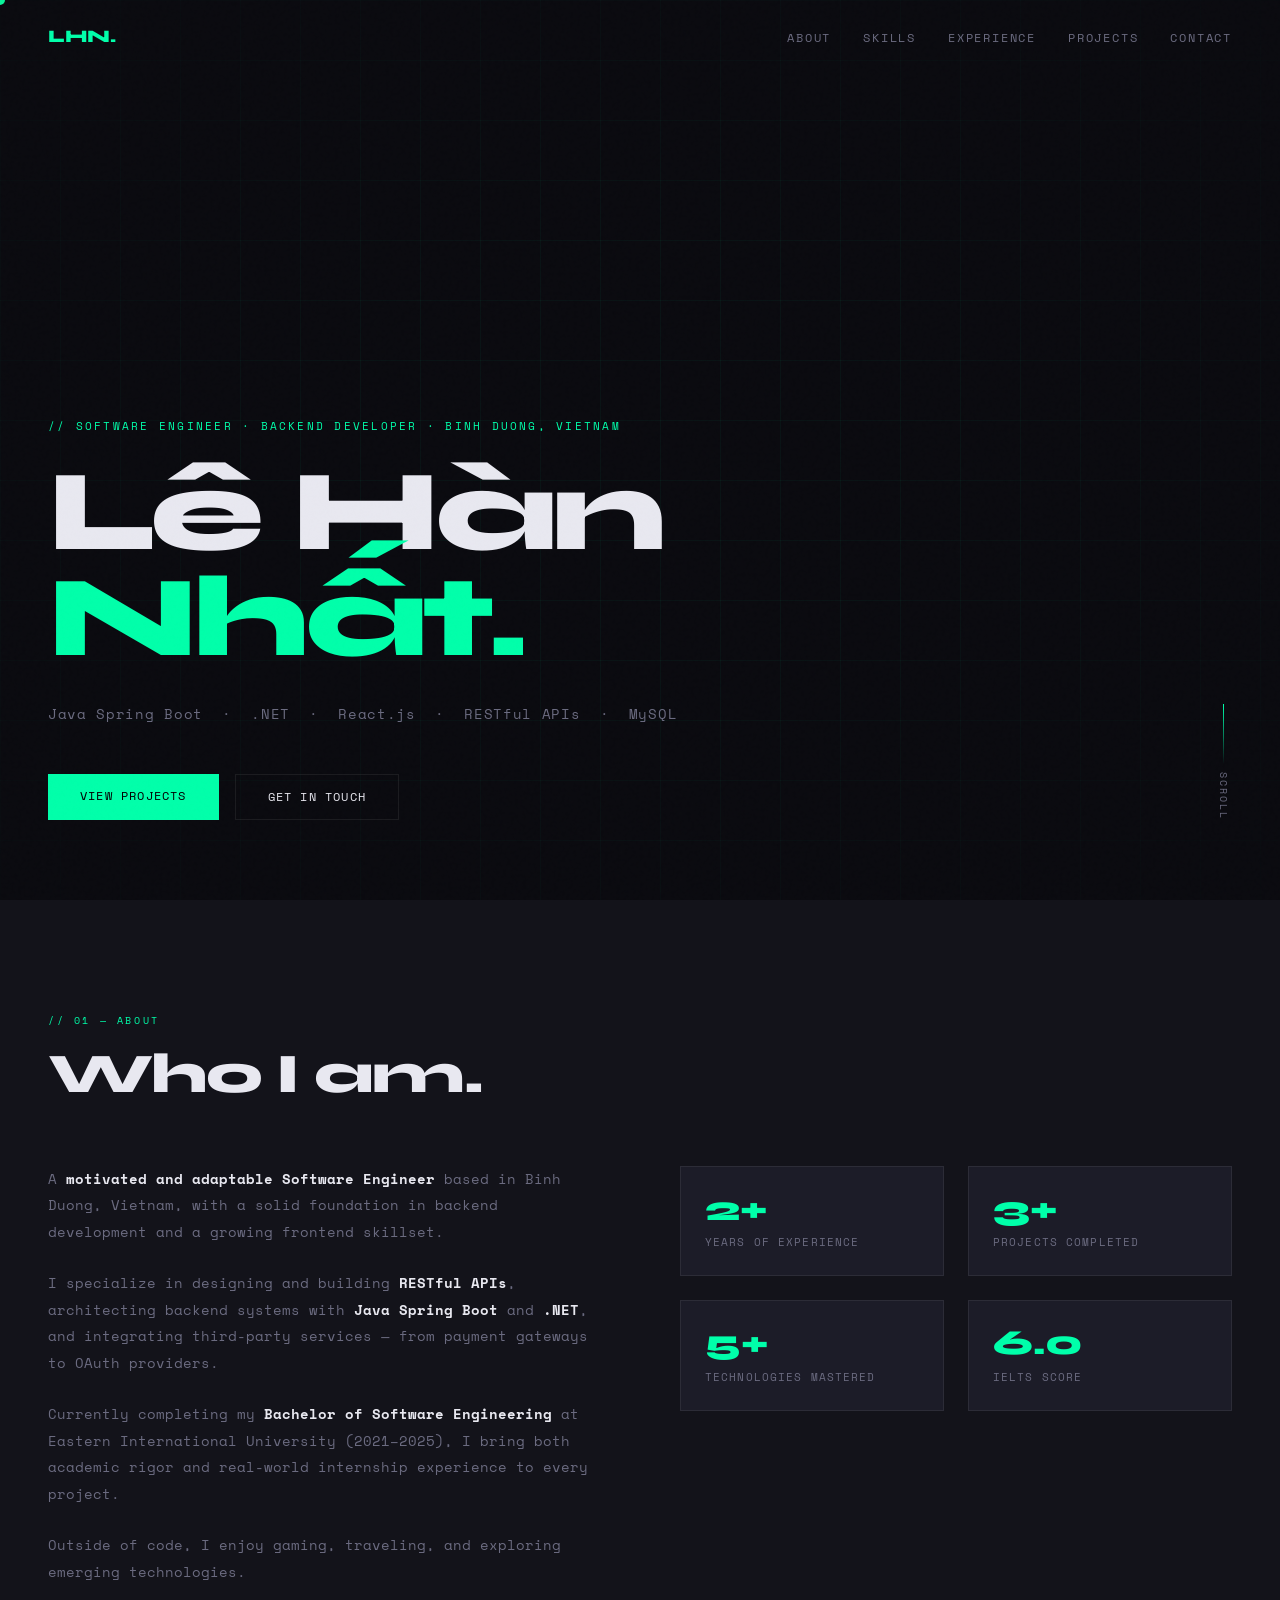
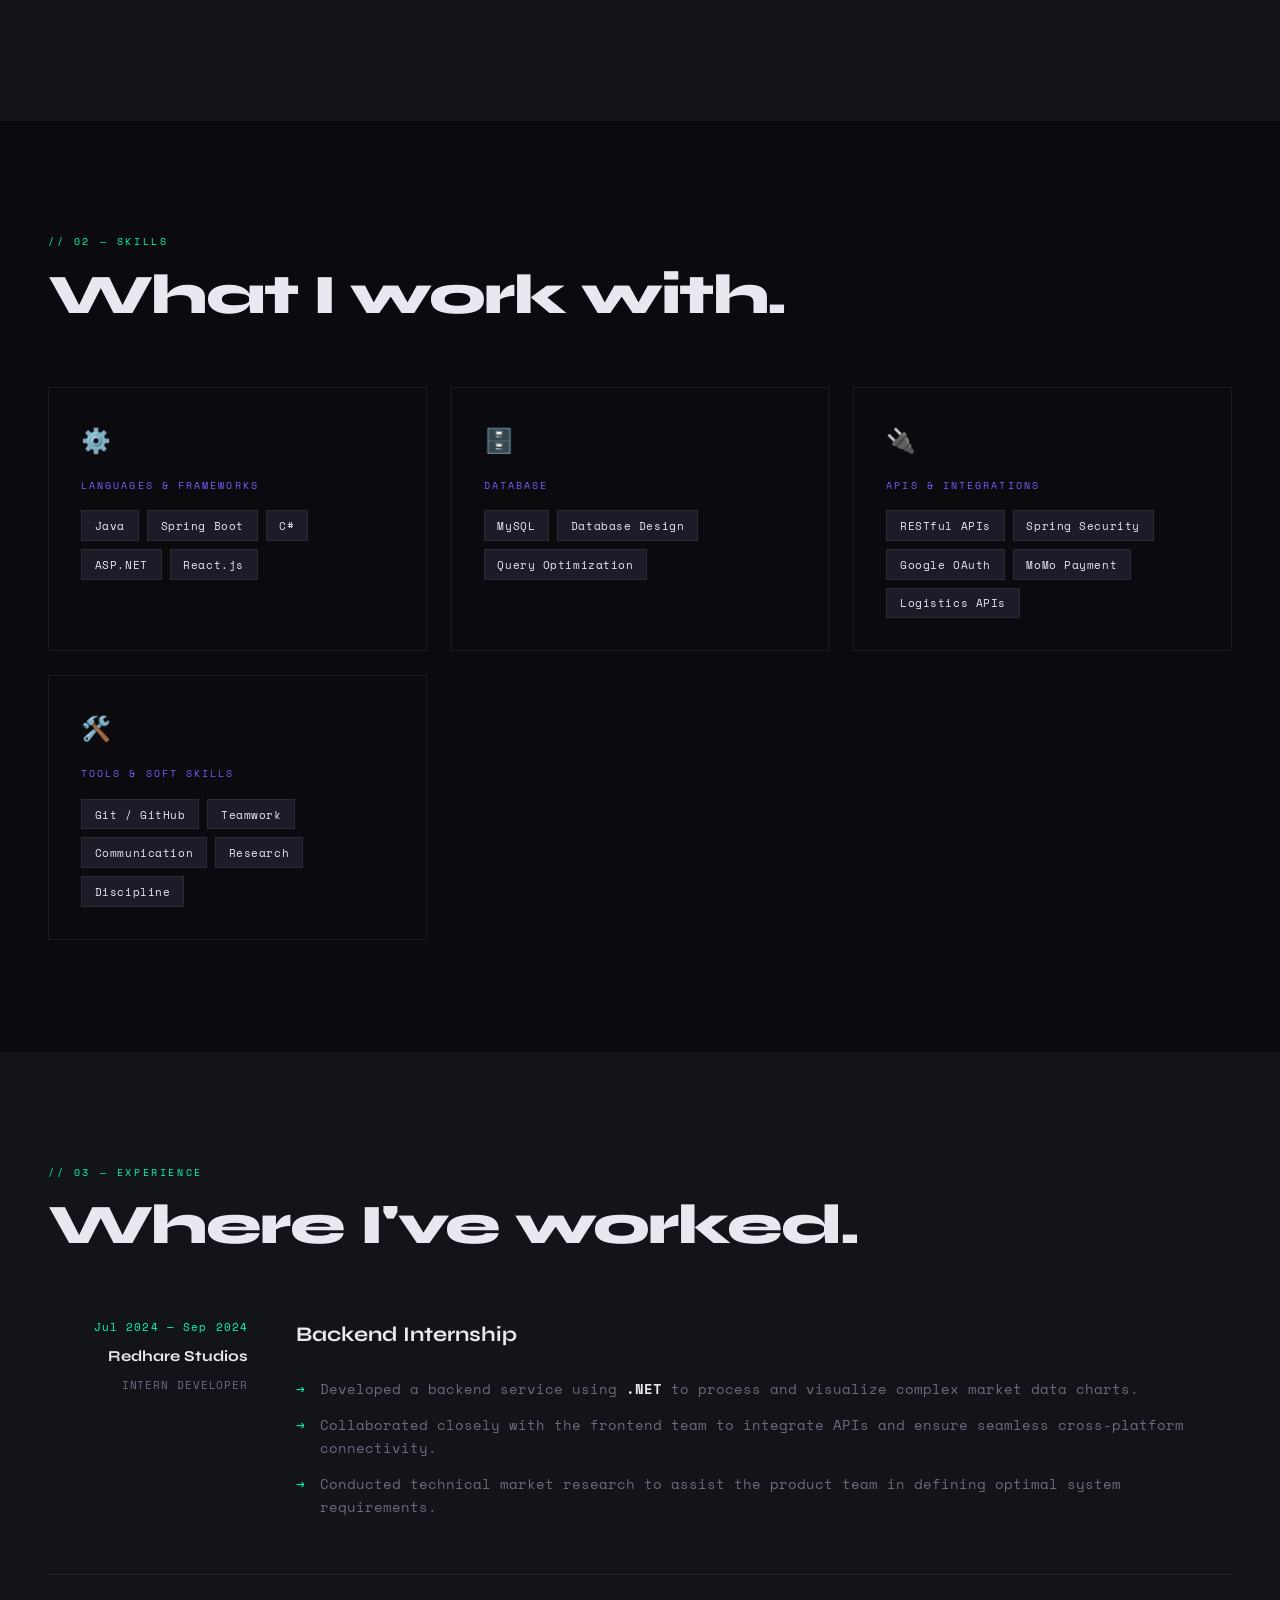
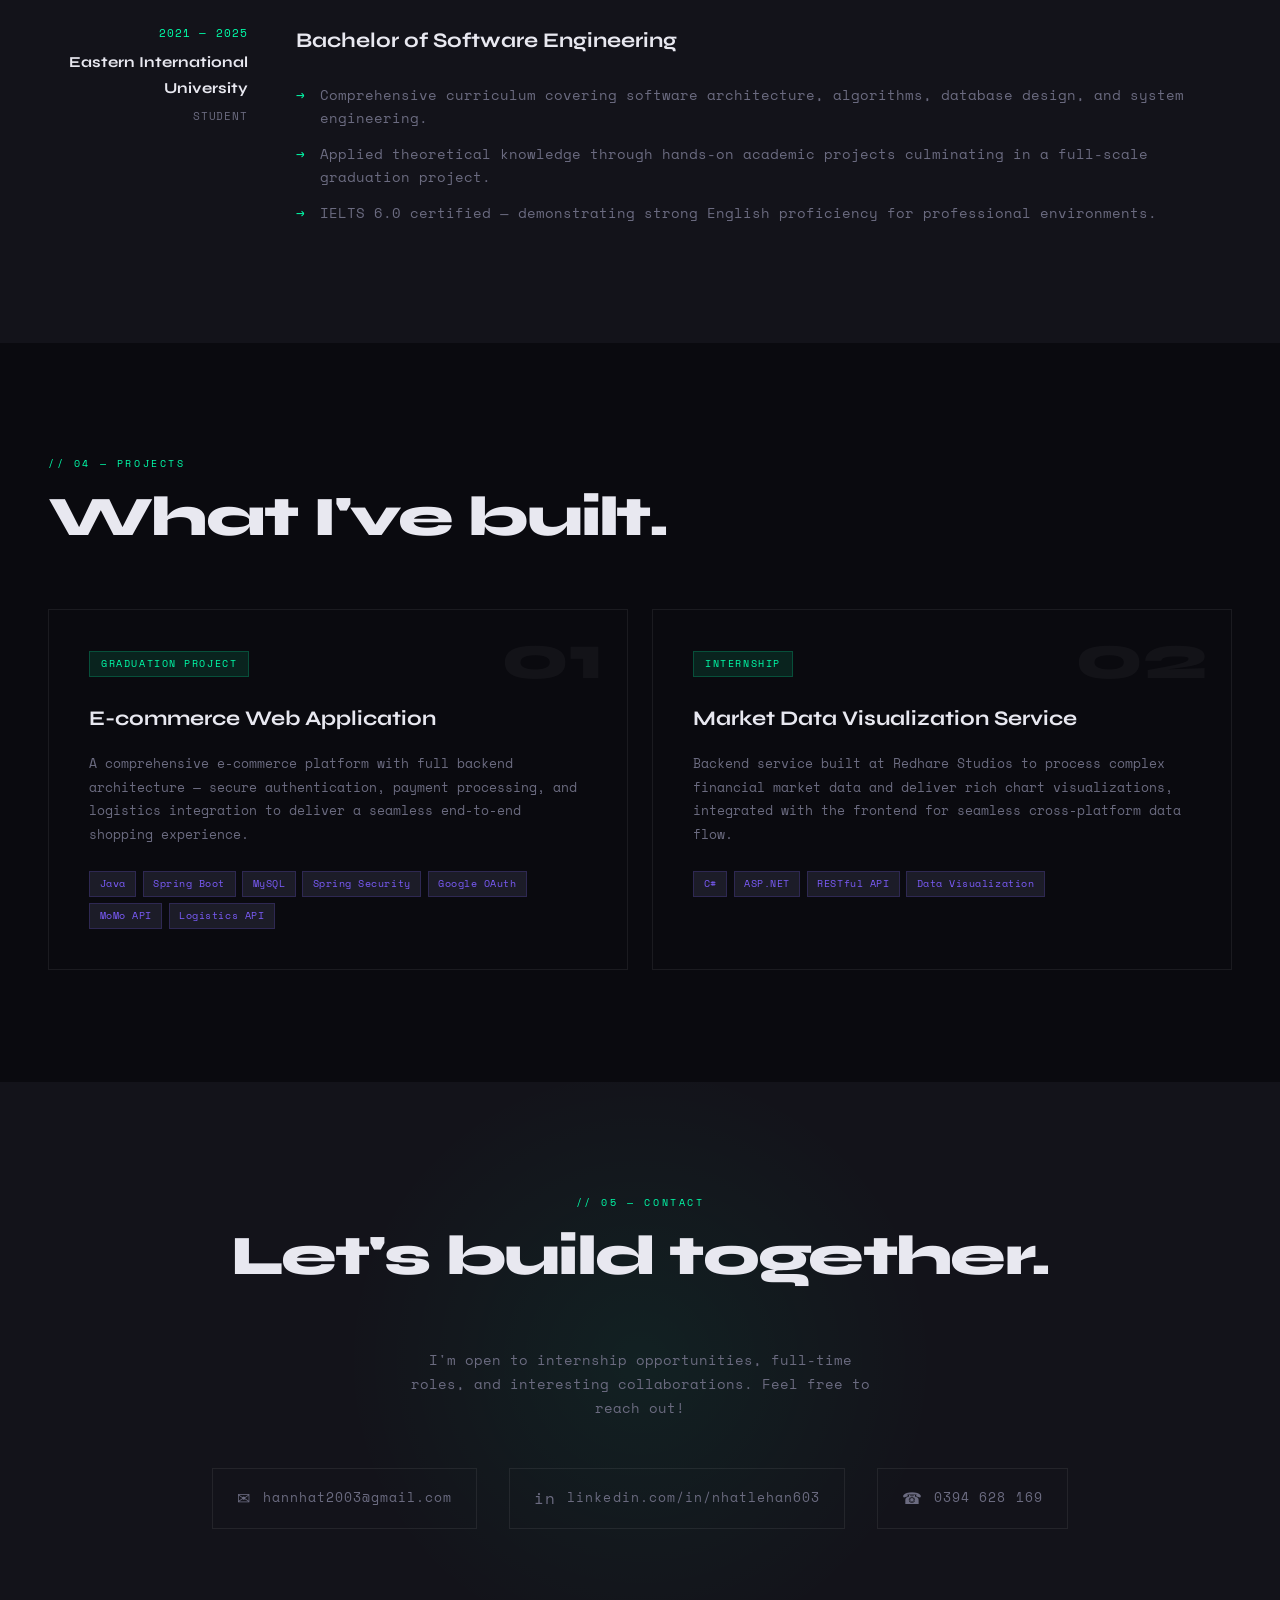
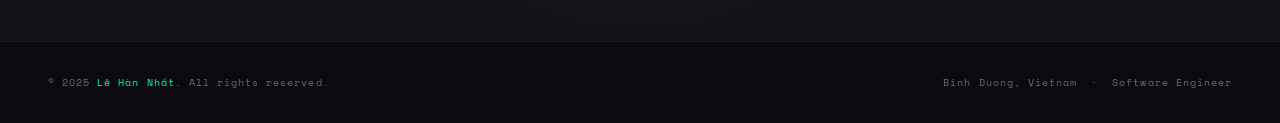
==== index.html @ 8a6df928 "Rename portfolio.html to index.html" ====
<!DOCTYPE html>
<html lang="en">
<head>
<meta charset="UTF-8" />
<meta name="viewport" content="width=device-width, initial-scale=1.0"/>
<title>Lê Hàn Nhất — Backend Developer</title>
<link rel="preconnect" href="https://fonts.googleapis.com"/>
<link rel="preconnect" href="https://fonts.gstatic.com" crossorigin/>
<link href="https://fonts.googleapis.com/css2?family=Syne:wght@400;700;800&family=Space+Mono:ital,wght@0,400;0,700;1,400&display=swap" rel="stylesheet"/>

<style>
  /* ── RESET & BASE ── */
  *, *::before, *::after { margin: 0; padding: 0; box-sizing: border-box; }

  :root {
    --bg: #0a0a0f;
    --surface: #13131a;
    --surface2: #1c1c28;
    --border: rgba(255,255,255,0.07);
    --accent: #00ffaa;
    --accent2: #7b5cfa;
    --text: #e8e8f0;
    --muted: #6b6b80;
    --font-display: 'Syne', sans-serif;
    --font-mono: 'Space Mono', monospace;
  }

  html { scroll-behavior: smooth; }

  body {
    background: var(--bg);
    color: var(--text);
    font-family: var(--font-mono);
    font-size: 14px;
    line-height: 1.7;
    overflow-x: hidden;
  }

  /* ── NOISE TEXTURE ── */
  body::before {
    content: '';
    position: fixed; inset: 0;
    background-image: url("data:image/svg+xml,%3Csvg viewBox='0 0 256 256' xmlns='http://www.w3.org/2000/svg'%3E%3Cfilter id='n'%3E%3CfeTurbulence type='fractalNoise' baseFrequency='0.9' numOctaves='4' stitchTiles='stitch'/%3E%3C/filter%3E%3Crect width='100%25' height='100%25' filter='url(%23n)' opacity='0.04'/%3E%3C/svg%3E");
    pointer-events: none; z-index: 999; opacity: 0.4;
  }

  /* ── CURSOR ── */
  body { cursor: none; }
  #cursor {
    position: fixed; width: 10px; height: 10px;
    border-radius: 50%; background: var(--accent);
    pointer-events: none; z-index: 9999;
    transform: translate(-50%, -50%);
    transition: width .2s, height .2s, background .2s;
    mix-blend-mode: difference;
  }
  #cursor.expand { width: 40px; height: 40px; background: var(--accent2); }

  /* ── NAV ── */
  nav {
    position: fixed; top: 0; left: 0; right: 0; z-index: 100;
    padding: 1.4rem 3rem;
    display: flex; justify-content: space-between; align-items: center;
    border-bottom: 1px solid transparent;
    transition: border-color .4s, background .4s;
  }
  nav.scrolled {
    background: rgba(10,10,15,0.85);
    backdrop-filter: blur(12px);
    border-color: var(--border);
  }
  .nav-logo {
    font-family: var(--font-display);
    font-weight: 800; font-size: 1.1rem;
    color: var(--accent); letter-spacing: -0.02em;
  }
  .nav-links { display: flex; gap: 2rem; list-style: none; }
  .nav-links a {
    color: var(--muted); text-decoration: none; font-size: 0.75rem;
    letter-spacing: 0.15em; text-transform: uppercase;
    transition: color .2s;
  }
  .nav-links a:hover { color: var(--accent); }

  /* ── HERO ── */
  #hero {
    min-height: 100vh;
    display: flex; flex-direction: column; justify-content: flex-end;
    padding: 0 3rem 5rem;
    position: relative; overflow: hidden;
  }

  .hero-grid {
    position: absolute; inset: 0;
    background-image:
      linear-gradient(rgba(0,255,170,0.04) 1px, transparent 1px),
      linear-gradient(90deg, rgba(0,255,170,0.04) 1px, transparent 1px);
    background-size: 60px 60px;
    mask-image: radial-gradient(ellipse 80% 80% at 50% 50%, black 30%, transparent 100%);
  }

  .hero-tag {
    font-size: 0.7rem; letter-spacing: 0.2em; color: var(--accent);
    text-transform: uppercase; margin-bottom: 1.5rem;
    opacity: 0; animation: fadeUp .6s .2s forwards;
  }

  .hero-name {
    font-family: var(--font-display);
    font-weight: 800; font-size: clamp(3.5rem, 9vw, 8rem);
    line-height: 0.92; letter-spacing: -0.04em;
    opacity: 0; animation: fadeUp .7s .4s forwards;
  }
  .hero-name .line2 { color: var(--accent); }

  .hero-role {
    margin-top: 2rem;
    font-size: 0.85rem; color: var(--muted); letter-spacing: 0.05em;
    opacity: 0; animation: fadeUp .7s .6s forwards;
  }

  .hero-cta {
    margin-top: 3rem;
    display: flex; gap: 1rem; flex-wrap: wrap;
    opacity: 0; animation: fadeUp .7s .8s forwards;
  }
  .btn {
    padding: 0.75rem 2rem;
    font-family: var(--font-mono); font-size: 0.75rem;
    letter-spacing: 0.1em; text-transform: uppercase;
    text-decoration: none; border: none; cursor: none;
    transition: all .25s;
  }
  .btn-primary {
    background: var(--accent); color: #000;
  }
  .btn-primary:hover { background: #fff; }
  .btn-outline {
    background: transparent; color: var(--text);
    border: 1px solid var(--border);
  }
  .btn-outline:hover { border-color: var(--accent); color: var(--accent); }

  .hero-scroll {
    position: absolute; right: 3rem; bottom: 5rem;
    display: flex; flex-direction: column; align-items: center; gap: 0.5rem;
    opacity: 0; animation: fadeUp .7s 1.2s forwards;
  }
  .hero-scroll span {
    font-size: 0.6rem; letter-spacing: 0.2em; color: var(--muted);
    writing-mode: vertical-rl; text-transform: uppercase;
  }
  .scroll-line {
    width: 1px; height: 60px;
    background: linear-gradient(to bottom, var(--accent), transparent);
    animation: scrollPulse 2s infinite;
  }

  /* ── SECTION COMMON ── */
  section { padding: 7rem 3rem; }
  .section-label {
    font-size: 0.65rem; letter-spacing: 0.25em; color: var(--accent);
    text-transform: uppercase; margin-bottom: 1rem;
  }
  .section-title {
    font-family: var(--font-display);
    font-weight: 800; font-size: clamp(2rem, 5vw, 3.5rem);
    letter-spacing: -0.03em; line-height: 1;
    margin-bottom: 4rem;
  }

  /* ── ABOUT ── */
  #about { background: var(--surface); }
  .about-grid {
    display: grid;
    grid-template-columns: 1fr 1fr;
    gap: 5rem; align-items: start;
  }
  .about-text p {
    color: var(--muted); line-height: 1.9; margin-bottom: 1.5rem;
    font-size: 0.88rem;
  }
  .about-text p strong { color: var(--text); }

  .about-stats {
    display: grid; grid-template-columns: 1fr 1fr; gap: 1.5rem;
  }
  .stat-card {
    padding: 1.5rem;
    border: 1px solid var(--border);
    background: var(--surface2);
    position: relative; overflow: hidden;
    transition: border-color .3s;
  }
  .stat-card::before {
    content: '';
    position: absolute; top: 0; left: 0; right: 0; height: 2px;
    background: linear-gradient(90deg, var(--accent), var(--accent2));
    transform: scaleX(0); transition: transform .3s;
    transform-origin: left;
  }
  .stat-card:hover::before { transform: scaleX(1); }
  .stat-card:hover { border-color: rgba(0,255,170,0.2); }
  .stat-num {
    font-family: var(--font-display); font-weight: 800;
    font-size: 2.2rem; color: var(--accent); line-height: 1;
    margin-bottom: 0.4rem;
  }
  .stat-label { font-size: 0.7rem; color: var(--muted); letter-spacing: 0.1em; text-transform: uppercase; }

  /* ── SKILLS ── */
  #skills { background: var(--bg); }
  .skills-grid {
    display: grid;
    grid-template-columns: repeat(auto-fit, minmax(280px, 1fr));
    gap: 1.5rem;
  }
  .skill-group {
    border: 1px solid var(--border);
    padding: 2rem;
    position: relative; overflow: hidden;
    transition: border-color .3s, transform .3s;
  }
  .skill-group:hover {
    border-color: rgba(123,92,250,0.4);
    transform: translateY(-4px);
  }
  .skill-group-icon {
    font-size: 1.5rem; margin-bottom: 1rem;
  }
  .skill-group-label {
    font-size: 0.65rem; letter-spacing: 0.2em; color: var(--accent2);
    text-transform: uppercase; margin-bottom: 1rem;
  }
  .skill-tags { display: flex; flex-wrap: wrap; gap: 0.5rem; }
  .tag {
    padding: 0.3rem 0.8rem;
    background: var(--surface2);
    border: 1px solid var(--border);
    font-size: 0.7rem; color: var(--text);
    letter-spacing: 0.05em;
    transition: background .2s, border-color .2s, color .2s;
  }
  .tag:hover {
    background: rgba(0,255,170,0.1);
    border-color: var(--accent); color: var(--accent);
  }

  /* ── EXPERIENCE ── */
  #experience { background: var(--surface); }
  .exp-item {
    display: grid; grid-template-columns: 200px 1fr;
    gap: 3rem; margin-bottom: 3rem;
    padding-bottom: 3rem; border-bottom: 1px solid var(--border);
  }
  .exp-item:last-child { border-bottom: none; margin-bottom: 0; padding-bottom: 0; }
  .exp-meta { text-align: right; }
  .exp-date {
    font-size: 0.7rem; color: var(--accent);
    letter-spacing: 0.1em; margin-bottom: 0.5rem;
  }
  .exp-company {
    font-family: var(--font-display); font-weight: 700;
    font-size: 0.95rem; color: var(--text);
  }
  .exp-role {
    font-size: 0.7rem; color: var(--muted); margin-top: 0.3rem;
    letter-spacing: 0.08em; text-transform: uppercase;
  }
  .exp-content h3 {
    font-family: var(--font-display); font-weight: 700;
    font-size: 1.3rem; margin-bottom: 1.2rem; color: var(--text);
  }
  .exp-content ul { list-style: none; }
  .exp-content ul li {
    color: var(--muted); font-size: 0.85rem;
    padding: 0.4rem 0 0.4rem 1.5rem;
    position: relative;
  }
  .exp-content ul li::before {
    content: '→'; color: var(--accent);
    position: absolute; left: 0;
  }

  /* ── PROJECTS ── */
  #projects { background: var(--bg); }
  .projects-grid {
    display: grid; grid-template-columns: repeat(auto-fit, minmax(320px, 1fr));
    gap: 1.5rem;
  }
  .project-card {
    border: 1px solid var(--border);
    padding: 2.5rem;
    position: relative; overflow: hidden;
    transition: transform .3s, border-color .3s;
  }
  .project-card::after {
    content: '';
    position: absolute; inset: 0;
    background: linear-gradient(135deg, rgba(0,255,170,0.04), rgba(123,92,250,0.04));
    opacity: 0; transition: opacity .3s;
  }
  .project-card:hover { transform: translateY(-6px); border-color: rgba(0,255,170,0.25); }
  .project-card:hover::after { opacity: 1; }
  .project-num {
    font-size: 4rem; font-weight: 800;
    color: rgba(255,255,255,0.04);
    font-family: var(--font-display);
    position: absolute; top: 1rem; right: 1.5rem;
    line-height: 1;
  }
  .project-badge {
    display: inline-block;
    padding: 0.2rem 0.7rem;
    background: rgba(0,255,170,0.1);
    border: 1px solid rgba(0,255,170,0.2);
    color: var(--accent); font-size: 0.65rem;
    letter-spacing: 0.15em; text-transform: uppercase;
    margin-bottom: 1.5rem;
  }
  .project-title {
    font-family: var(--font-display); font-weight: 700;
    font-size: 1.3rem; margin-bottom: 1rem; color: var(--text);
  }
  .project-desc {
    color: var(--muted); font-size: 0.82rem; line-height: 1.8;
    margin-bottom: 1.5rem;
  }
  .project-tech { display: flex; flex-wrap: wrap; gap: 0.4rem; }
  .tech-chip {
    padding: 0.2rem 0.6rem;
    background: var(--surface2);
    font-size: 0.65rem; color: var(--accent2);
    letter-spacing: 0.05em;
    border: 1px solid rgba(123,92,250,0.2);
  }

  /* ── CONTACT ── */
  #contact {
    background: var(--surface);
    text-align: center;
    position: relative; overflow: hidden;
  }
  .contact-glow {
    position: absolute;
    width: 600px; height: 600px;
    border-radius: 50%;
    background: radial-gradient(circle, rgba(0,255,170,0.06) 0%, transparent 70%);
    top: 50%; left: 50%; transform: translate(-50%, -50%);
    pointer-events: none;
  }
  .contact-links {
    display: flex; gap: 2rem; justify-content: center;
    flex-wrap: wrap; margin-top: 3rem;
  }
  .contact-link {
    display: flex; align-items: center; gap: 0.7rem;
    text-decoration: none; color: var(--muted);
    font-size: 0.8rem; letter-spacing: 0.08em;
    transition: color .2s;
    padding: 1rem 1.5rem;
    border: 1px solid var(--border);
    transition: border-color .2s, color .2s;
  }
  .contact-link:hover { color: var(--accent); border-color: rgba(0,255,170,0.3); }
  .contact-link .icon { font-size: 1rem; }

  /* ── FOOTER ── */
  footer {
    padding: 2rem 3rem;
    border-top: 1px solid var(--border);
    display: flex; justify-content: space-between; align-items: center;
    font-size: 0.65rem; color: var(--muted); letter-spacing: 0.1em;
  }
  footer span { color: var(--accent); }

  /* ── ANIMATIONS ── */
  @keyframes fadeUp {
    from { opacity: 0; transform: translateY(30px); }
    to   { opacity: 1; transform: translateY(0); }
  }
  @keyframes scrollPulse {
    0%, 100% { opacity: 1; }
    50%       { opacity: 0.3; }
  }

  /* ── REVEAL ON SCROLL ── */
  .reveal {
    opacity: 0; transform: translateY(40px);
    transition: opacity .7s ease, transform .7s ease;
  }
  .reveal.visible { opacity: 1; transform: translateY(0); }

  /* ── RESPONSIVE ── */
  @media (max-width: 768px) {
    nav { padding: 1.2rem 1.5rem; }
    .nav-links { display: none; }
    section { padding: 5rem 1.5rem; }
    #hero { padding: 0 1.5rem 4rem; }
    .about-grid { grid-template-columns: 1fr; gap: 3rem; }
    .exp-item { grid-template-columns: 1fr; gap: 1rem; }
    .exp-meta { text-align: left; }
    footer { flex-direction: column; gap: 0.5rem; text-align: center; }
    .hero-scroll { display: none; }
  }
</style>
</head>
<body>

<!-- Custom cursor -->
<div id="cursor"></div>

<!-- NAV -->
<nav id="navbar">
  <div class="nav-logo">LHN.</div>
  <ul class="nav-links">
    <li><a href="#about">About</a></li>
    <li><a href="#skills">Skills</a></li>
    <li><a href="#experience">Experience</a></li>
    <li><a href="#projects">Projects</a></li>
    <li><a href="#contact">Contact</a></li>
  </ul>
</nav>

<!-- HERO -->
<section id="hero">
  <div class="hero-grid"></div>

  <p class="hero-tag">// Software Engineer · Backend Developer · Binh Duong, Vietnam</p>

  <h1 class="hero-name">
    Lê Hàn<br>
    <span class="line2">Nhất.</span>
  </h1>

  <p class="hero-role">
    Java Spring Boot &nbsp;·&nbsp; .NET &nbsp;·&nbsp; React.js &nbsp;·&nbsp; RESTful APIs &nbsp;·&nbsp; MySQL
  </p>

  <div class="hero-cta">
    <a href="#projects" class="btn btn-primary">View Projects</a>
    <a href="#contact" class="btn btn-outline">Get In Touch</a>
  </div>

  <div class="hero-scroll">
    <div class="scroll-line"></div>
    <span>Scroll</span>
  </div>
</section>

<!-- ABOUT -->
<section id="about">
  <p class="section-label reveal">// 01 — About</p>
  <h2 class="section-title reveal">Who I am.</h2>

  <div class="about-grid">
    <div class="about-text reveal">
      <p>
        A <strong>motivated and adaptable Software Engineer</strong> based in Binh Duong, Vietnam,
        with a solid foundation in backend development and a growing frontend skillset.
      </p>
      <p>
        I specialize in designing and building <strong>RESTful APIs</strong>,
        architecting backend systems with <strong>Java Spring Boot</strong> and <strong>.NET</strong>,
        and integrating third-party services — from payment gateways to OAuth providers.
      </p>
      <p>
        Currently completing my <strong>Bachelor of Software Engineering</strong> at
        Eastern International University (2021–2025), I bring both academic rigor
        and real-world internship experience to every project.
      </p>
      <p>
        Outside of code, I enjoy gaming, traveling, and exploring emerging technologies.
      </p>
    </div>

    <div class="about-stats reveal">
      <div class="stat-card">
        <div class="stat-num">2+</div>
        <div class="stat-label">Years of Experience</div>
      </div>
      <div class="stat-card">
        <div class="stat-num">3+</div>
        <div class="stat-label">Projects Completed</div>
      </div>
      <div class="stat-card">
        <div class="stat-num">5+</div>
        <div class="stat-label">Technologies Mastered</div>
      </div>
      <div class="stat-card">
        <div class="stat-num">6.0</div>
        <div class="stat-label">IELTS Score</div>
      </div>
    </div>
  </div>
</section>

<!-- SKILLS -->
<section id="skills">
  <p class="section-label reveal">// 02 — Skills</p>
  <h2 class="section-title reveal">What I work with.</h2>

  <div class="skills-grid">
    <div class="skill-group reveal">
      <div class="skill-group-icon">⚙️</div>
      <p class="skill-group-label">Languages & Frameworks</p>
      <div class="skill-tags">
        <span class="tag">Java</span>
        <span class="tag">Spring Boot</span>
        <span class="tag">C#</span>
        <span class="tag">ASP.NET</span>
        <span class="tag">React.js</span>
      </div>
    </div>
    <div class="skill-group reveal">
      <div class="skill-group-icon">🗄️</div>
      <p class="skill-group-label">Database</p>
      <div class="skill-tags">
        <span class="tag">MySQL</span>
        <span class="tag">Database Design</span>
        <span class="tag">Query Optimization</span>
      </div>
    </div>
    <div class="skill-group reveal">
      <div class="skill-group-icon">🔌</div>
      <p class="skill-group-label">APIs & Integrations</p>
      <div class="skill-tags">
        <span class="tag">RESTful APIs</span>
        <span class="tag">Spring Security</span>
        <span class="tag">Google OAuth</span>
        <span class="tag">MoMo Payment</span>
        <span class="tag">Logistics APIs</span>
      </div>
    </div>
    <div class="skill-group reveal">
      <div class="skill-group-icon">🛠️</div>
      <p class="skill-group-label">Tools & Soft Skills</p>
      <div class="skill-tags">
        <span class="tag">Git / GitHub</span>
        <span class="tag">Teamwork</span>
        <span class="tag">Communication</span>
        <span class="tag">Research</span>
        <span class="tag">Discipline</span>
      </div>
    </div>
  </div>
</section>

<!-- EXPERIENCE -->
<section id="experience">
  <p class="section-label reveal">// 03 — Experience</p>
  <h2 class="section-title reveal">Where I've worked.</h2>

  <div class="exp-item reveal">
    <div class="exp-meta">
      <div class="exp-date">Jul 2024 — Sep 2024</div>
      <div class="exp-company">Redhare Studios</div>
      <div class="exp-role">Intern Developer</div>
    </div>
    <div class="exp-content">
      <h3>Backend Internship</h3>
      <ul>
        <li>Developed a backend service using <strong style="color:var(--text)">.NET</strong> to process and visualize complex market data charts.</li>
        <li>Collaborated closely with the frontend team to integrate APIs and ensure seamless cross-platform connectivity.</li>
        <li>Conducted technical market research to assist the product team in defining optimal system requirements.</li>
      </ul>
    </div>
  </div>

  <div class="exp-item reveal">
    <div class="exp-meta">
      <div class="exp-date">2021 — 2025</div>
      <div class="exp-company">Eastern International University</div>
      <div class="exp-role">Student</div>
    </div>
    <div class="exp-content">
      <h3>Bachelor of Software Engineering</h3>
      <ul>
        <li>Comprehensive curriculum covering software architecture, algorithms, database design, and system engineering.</li>
        <li>Applied theoretical knowledge through hands-on academic projects culminating in a full-scale graduation project.</li>
        <li>IELTS 6.0 certified — demonstrating strong English proficiency for professional environments.</li>
      </ul>
    </div>
  </div>
</section>

<!-- PROJECTS -->
<section id="projects">
  <p class="section-label reveal">// 04 — Projects</p>
  <h2 class="section-title reveal">What I've built.</h2>

  <div class="projects-grid">
    <div class="project-card reveal">
      <div class="project-num">01</div>
      <div class="project-badge">Graduation Project</div>
      <h3 class="project-title">E-commerce Web Application</h3>
      <p class="project-desc">
        A comprehensive e-commerce platform with full backend architecture —
        secure authentication, payment processing, and logistics integration
        to deliver a seamless end-to-end shopping experience.
      </p>
      <div class="project-tech">
        <span class="tech-chip">Java</span>
        <span class="tech-chip">Spring Boot</span>
        <span class="tech-chip">MySQL</span>
        <span class="tech-chip">Spring Security</span>
        <span class="tech-chip">Google OAuth</span>
        <span class="tech-chip">MoMo API</span>
        <span class="tech-chip">Logistics API</span>
      </div>
    </div>

    <div class="project-card reveal">
      <div class="project-num">02</div>
      <div class="project-badge">Internship</div>
      <h3 class="project-title">Market Data Visualization Service</h3>
      <p class="project-desc">
        Backend service built at Redhare Studios to process complex financial
        market data and deliver rich chart visualizations, integrated with the
        frontend for seamless cross-platform data flow.
      </p>
      <div class="project-tech">
        <span class="tech-chip">C#</span>
        <span class="tech-chip">ASP.NET</span>
        <span class="tech-chip">RESTful API</span>
        <span class="tech-chip">Data Visualization</span>
      </div>
    </div>
  </div>
</section>

<!-- CONTACT -->
<section id="contact">
  <div class="contact-glow"></div>
  <p class="section-label reveal">// 05 — Contact</p>
  <h2 class="section-title reveal">Let's build together.</h2>
  <p class="reveal" style="color:var(--muted); font-size:0.88rem; max-width:480px; margin:0 auto;">
    I'm open to internship opportunities, full-time roles, and interesting collaborations.
    Feel free to reach out!
  </p>

  <div class="contact-links reveal">
    <a href="mailto:hannhat2003@gmail.com" class="contact-link">
      <span class="icon">✉</span>
      hannhat2003@gmail.com
    </a>
    <a href="https://www.linkedin.com/in/nhatlehan603" target="_blank" class="contact-link">
      <span class="icon">in</span>
      linkedin.com/in/nhatlehan603
    </a>
    <a href="tel:0394628169" class="contact-link">
      <span class="icon">☎</span>
      0394 628 169
    </a>
  </div>
</section>

<!-- FOOTER -->
<footer>
  <div>© 2025 <span>Lê Hàn Nhất</span>. All rights reserved.</div>
  <div>Binh Duong, Vietnam &nbsp;·&nbsp; Software Engineer</div>
</footer>

<script>
  // Custom cursor
  const cursor = document.getElementById('cursor');
  document.addEventListener('mousemove', e => {
    cursor.style.left = e.clientX + 'px';
    cursor.style.top  = e.clientY + 'px';
  });
  document.querySelectorAll('a, .btn, .tag, .skill-group, .project-card, .stat-card').forEach(el => {
    el.addEventListener('mouseenter', () => cursor.classList.add('expand'));
    el.addEventListener('mouseleave', () => cursor.classList.remove('expand'));
  });

  // Nav scroll
  const navbar = document.getElementById('navbar');
  window.addEventListener('scroll', () => {
    navbar.classList.toggle('scrolled', window.scrollY > 40);
  });

  // Scroll reveal
  const reveals = document.querySelectorAll('.reveal');
  const observer = new IntersectionObserver(entries => {
    entries.forEach((entry, i) => {
      if (entry.isIntersecting) {
        setTimeout(() => entry.target.classList.add('visible'), i * 80);
        observer.unobserve(entry.target);
      }
    });
  }, { threshold: 0.1 });
  reveals.forEach(el => observer.observe(el));
</script>
</body>
</html>
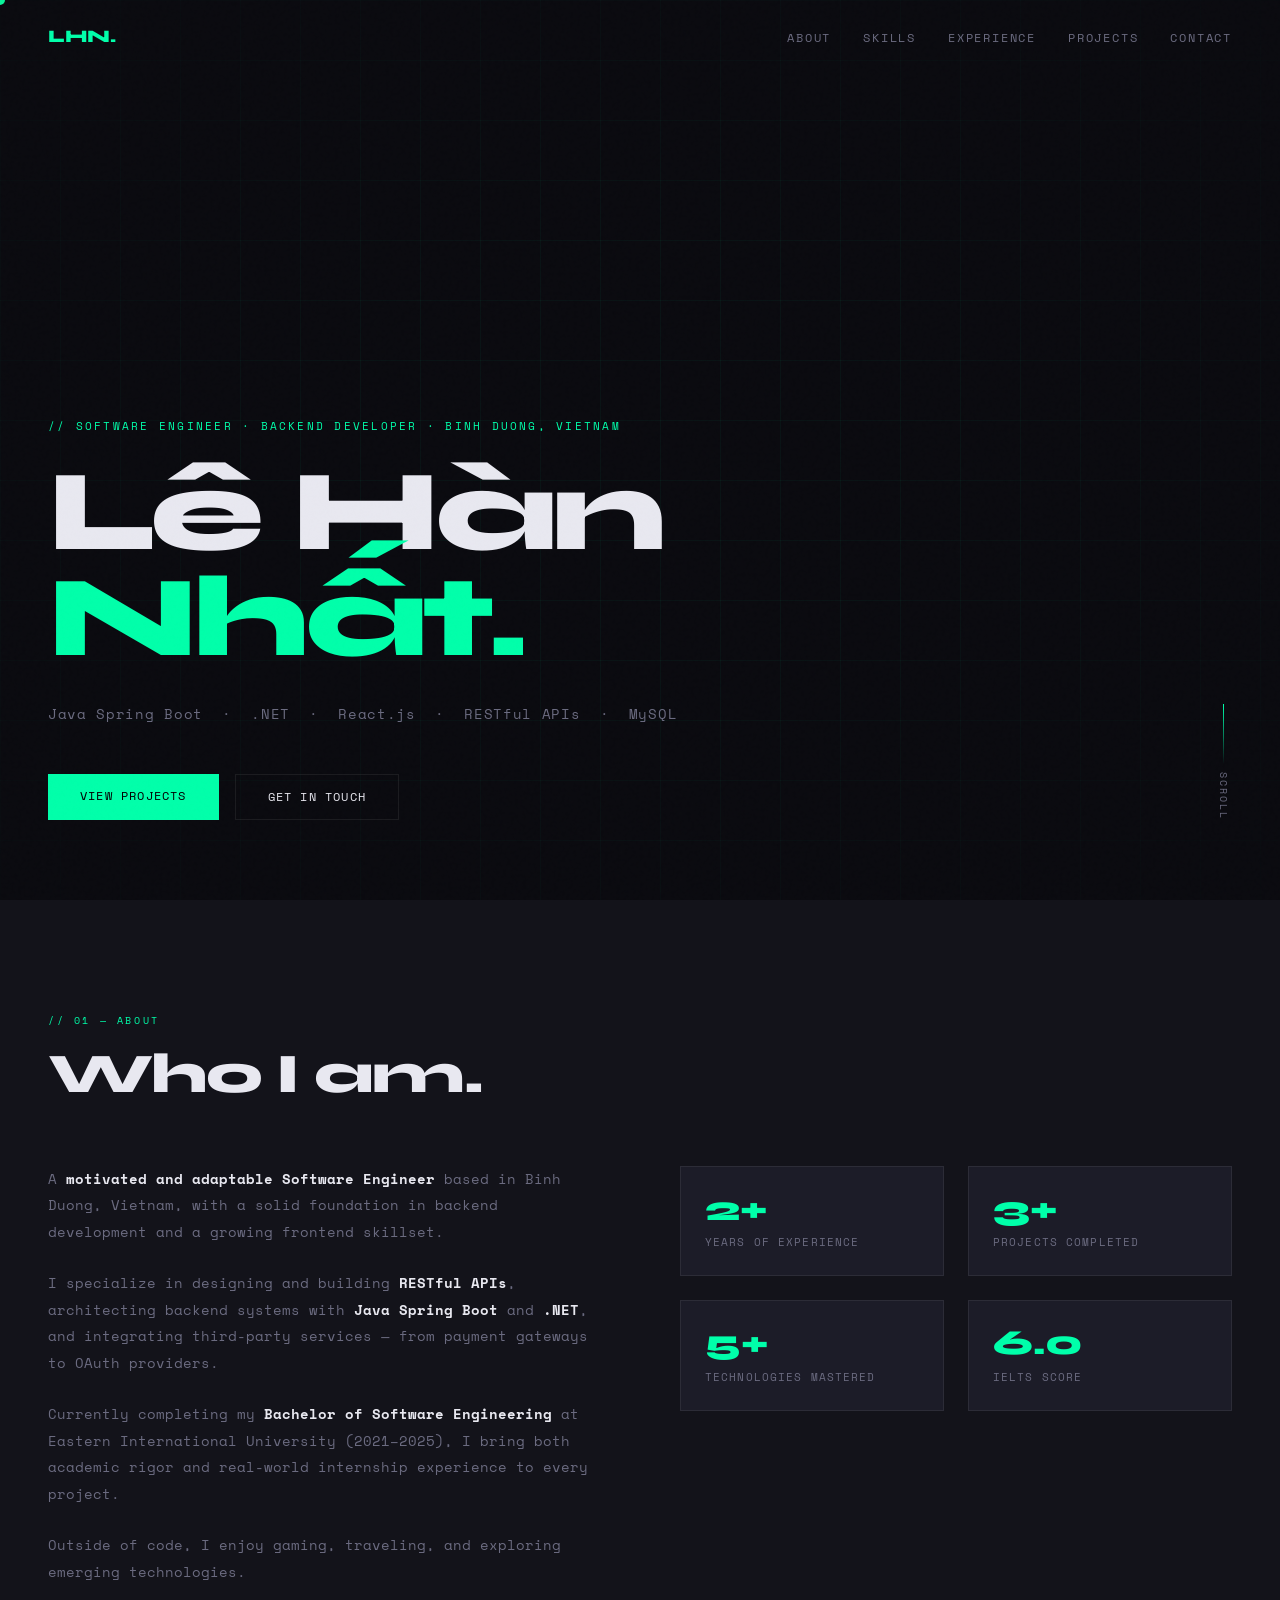
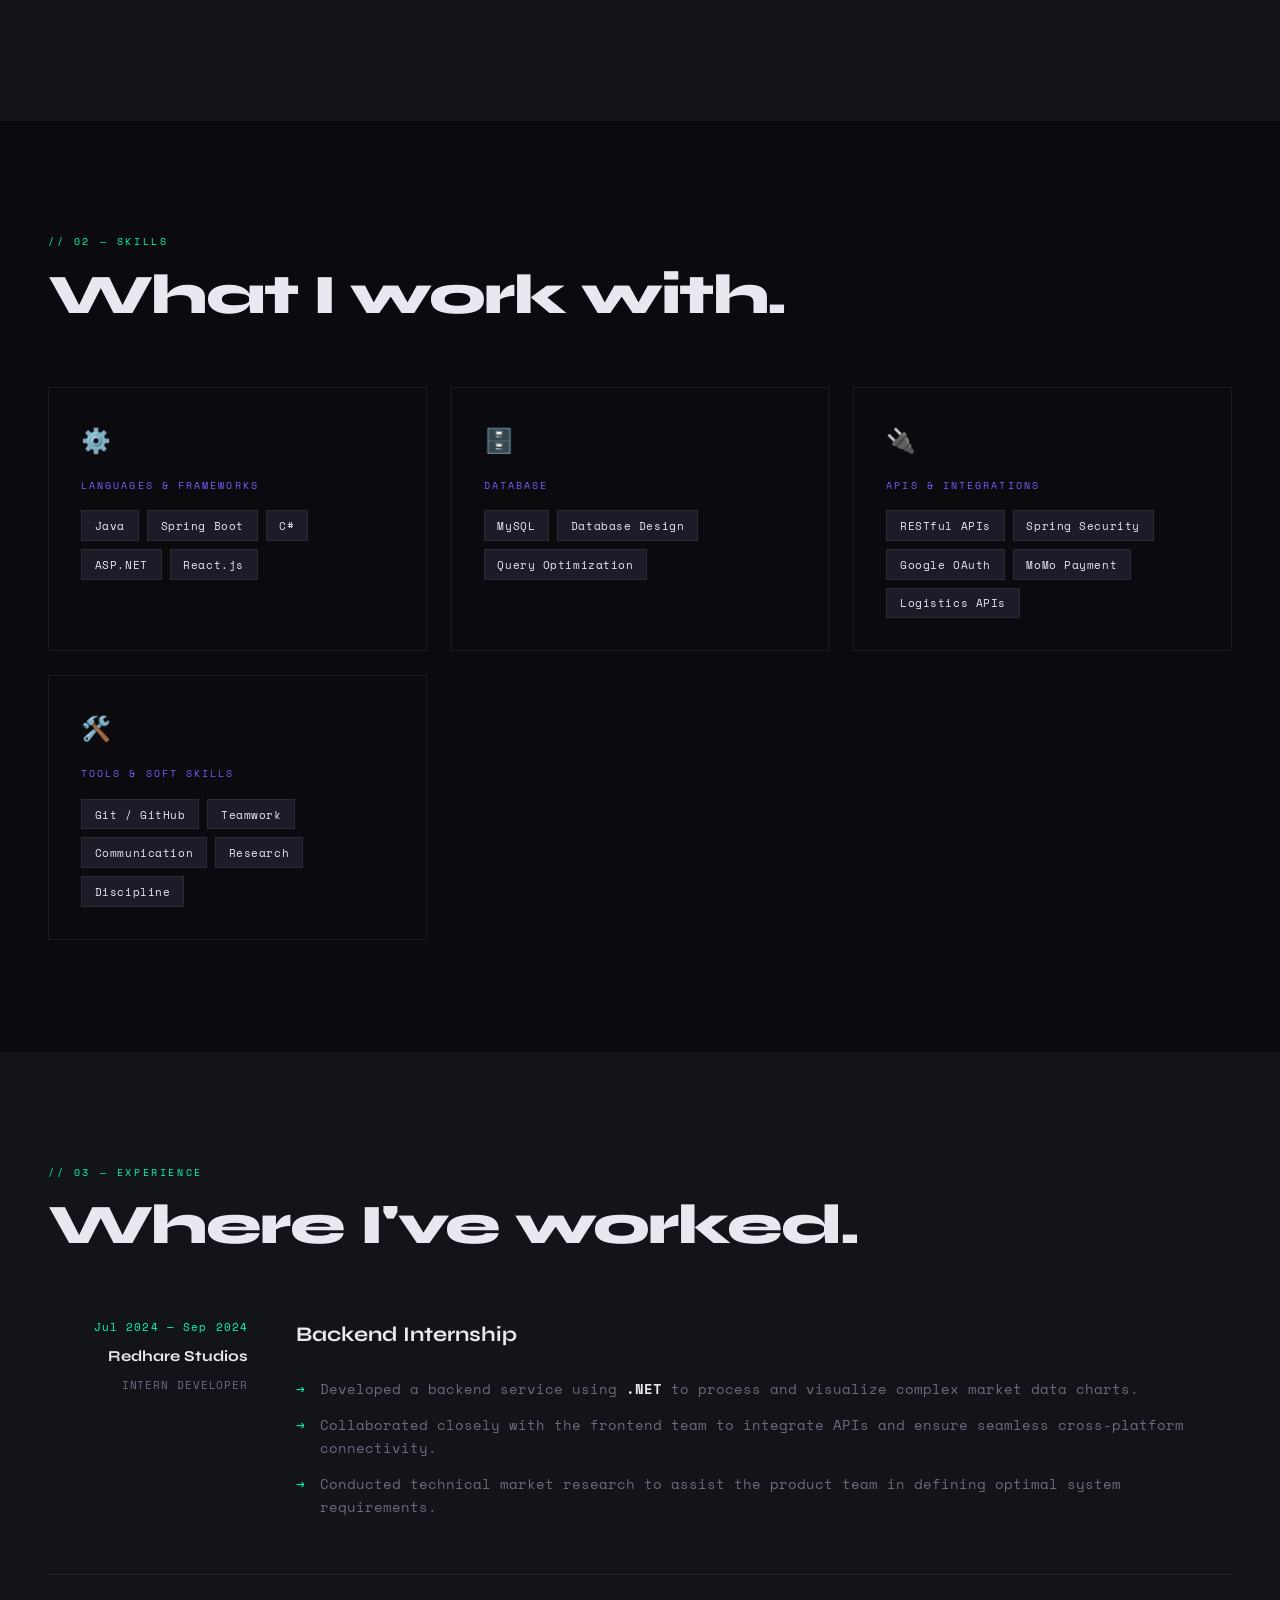
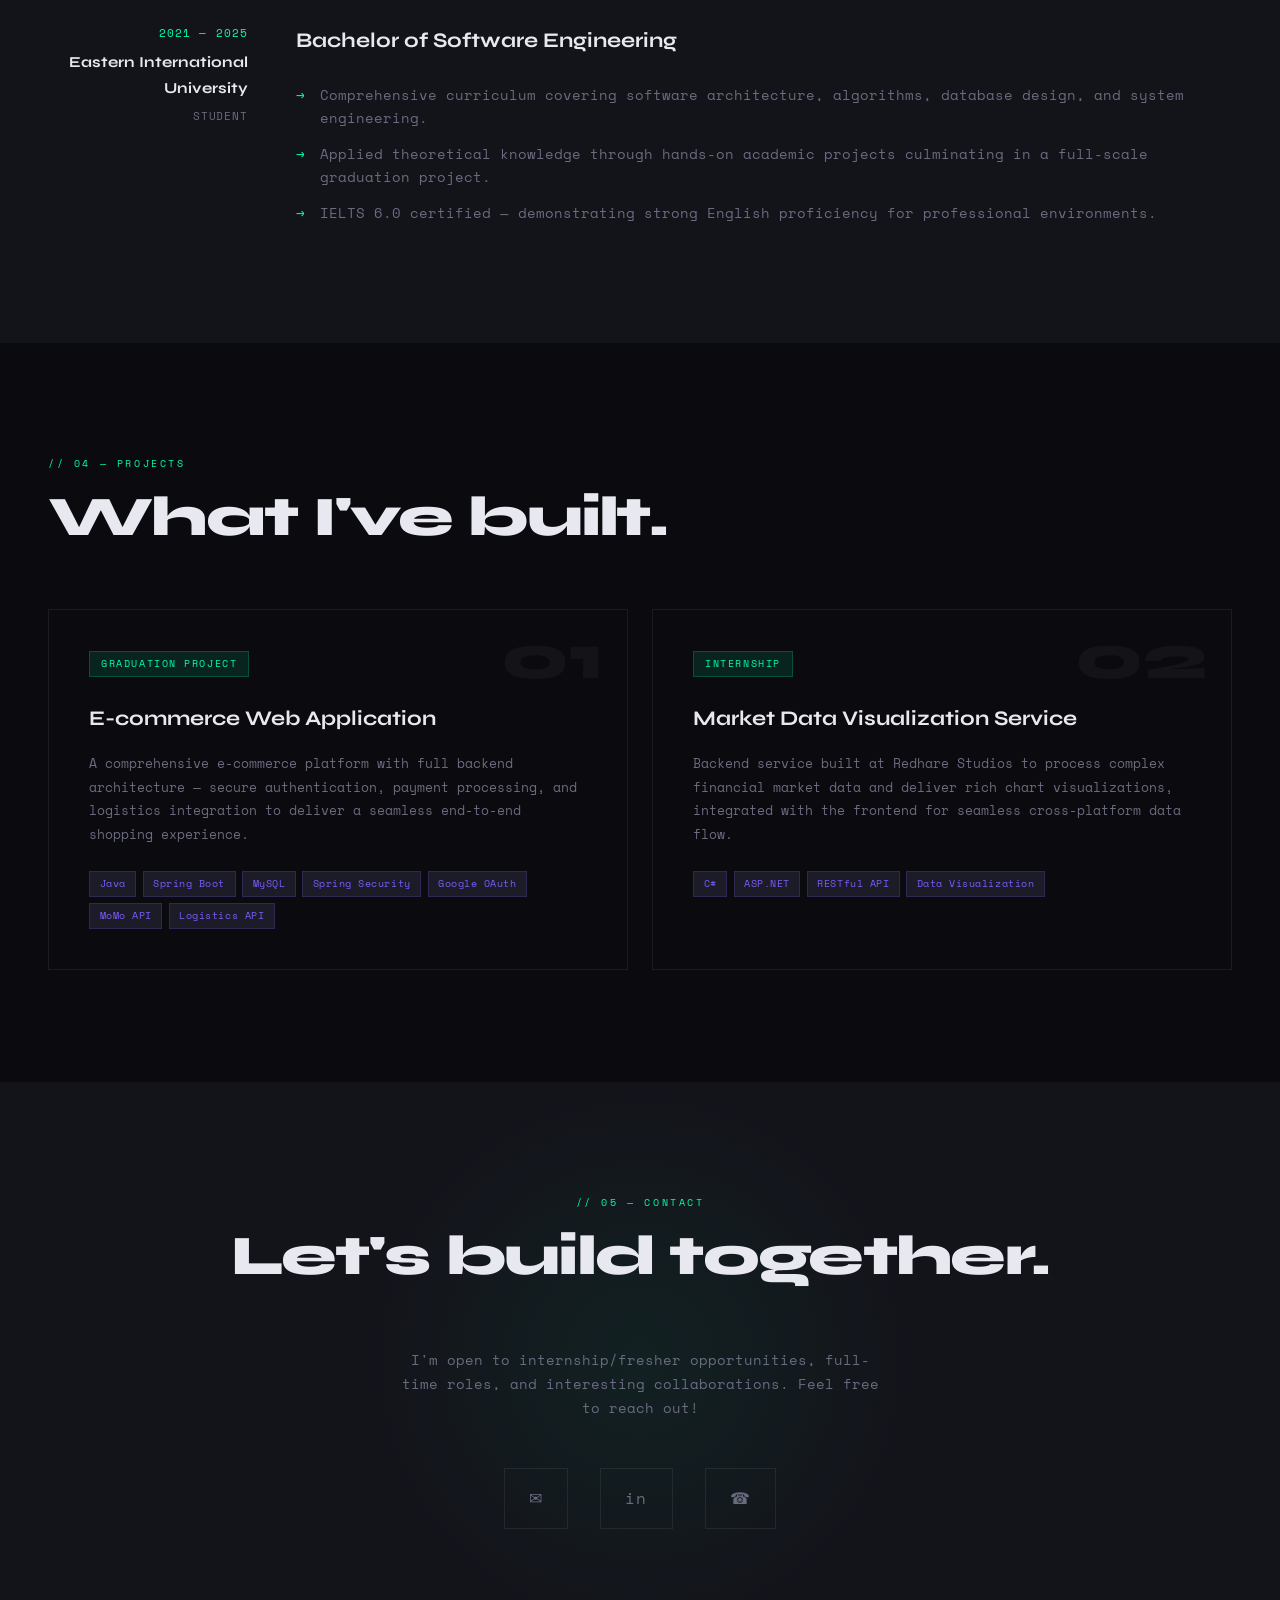
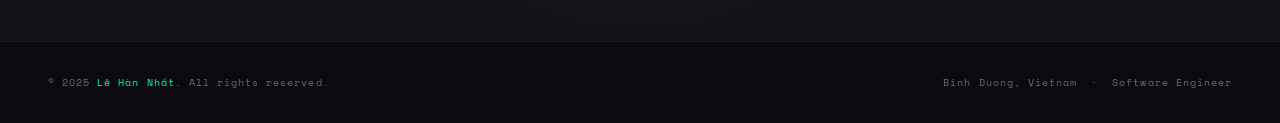
==== commit 2005dbfe: "Merge branch 'main' of https://github.com/nhatledev2003/nhatledev2003.github.io" ====
--- a/index.html
+++ b/index.html
@@ -635,22 +635,22 @@
   <p class="section-label reveal">// 05 — Contact</p>
   <h2 class="section-title reveal">Let's build together.</h2>
   <p class="reveal" style="color:var(--muted); font-size:0.88rem; max-width:480px; margin:0 auto;">
-    I'm open to internship opportunities, full-time roles, and interesting collaborations.
+    I'm open to internship/fresher opportunities, full-time roles, and interesting collaborations.
     Feel free to reach out!
   </p>
 
   <div class="contact-links reveal">
     <a href="mailto:hannhat2003@gmail.com" class="contact-link">
       <span class="icon">✉</span>
-      hannhat2003@gmail.com
+      
     </a>
     <a href="https://www.linkedin.com/in/nhatlehan603" target="_blank" class="contact-link">
       <span class="icon">in</span>
-      linkedin.com/in/nhatlehan603
+      
     </a>
     <a href="tel:0394628169" class="contact-link">
       <span class="icon">☎</span>
-      0394 628 169
+      
     </a>
   </div>
 </section>
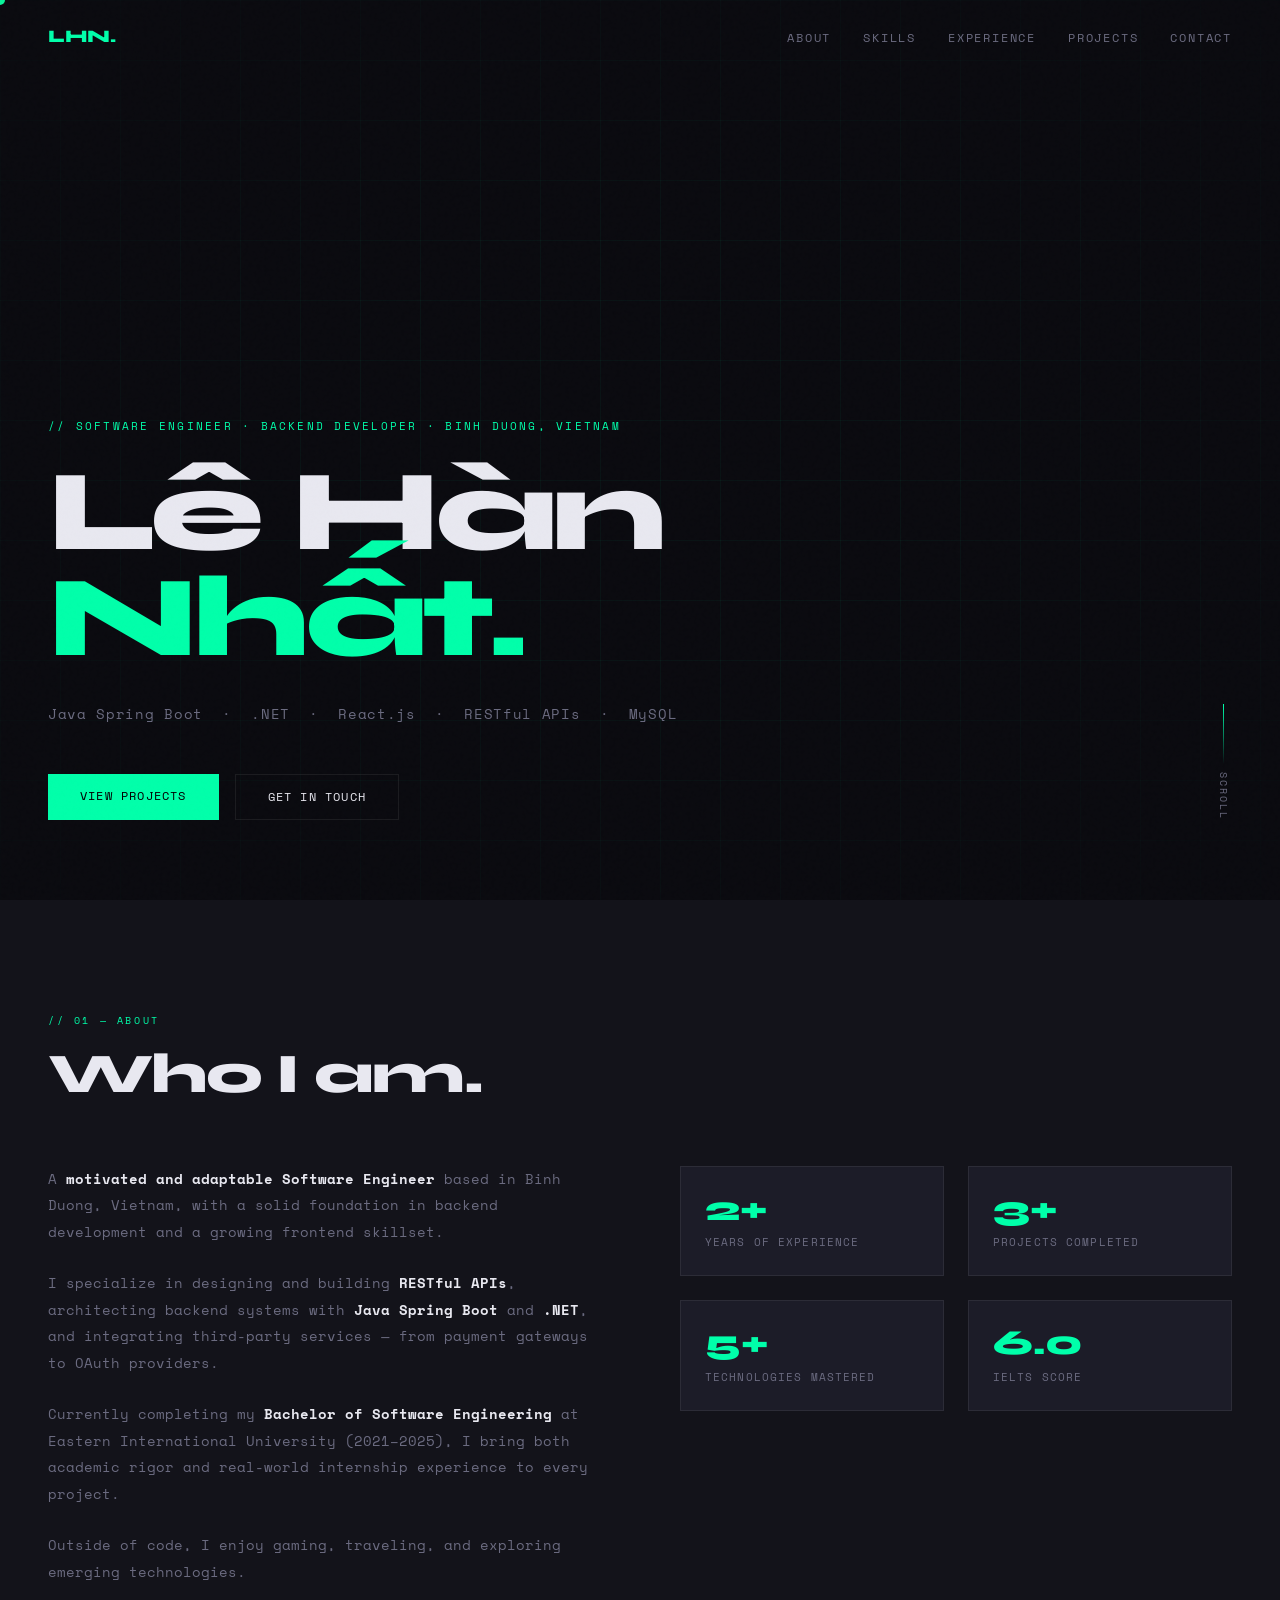
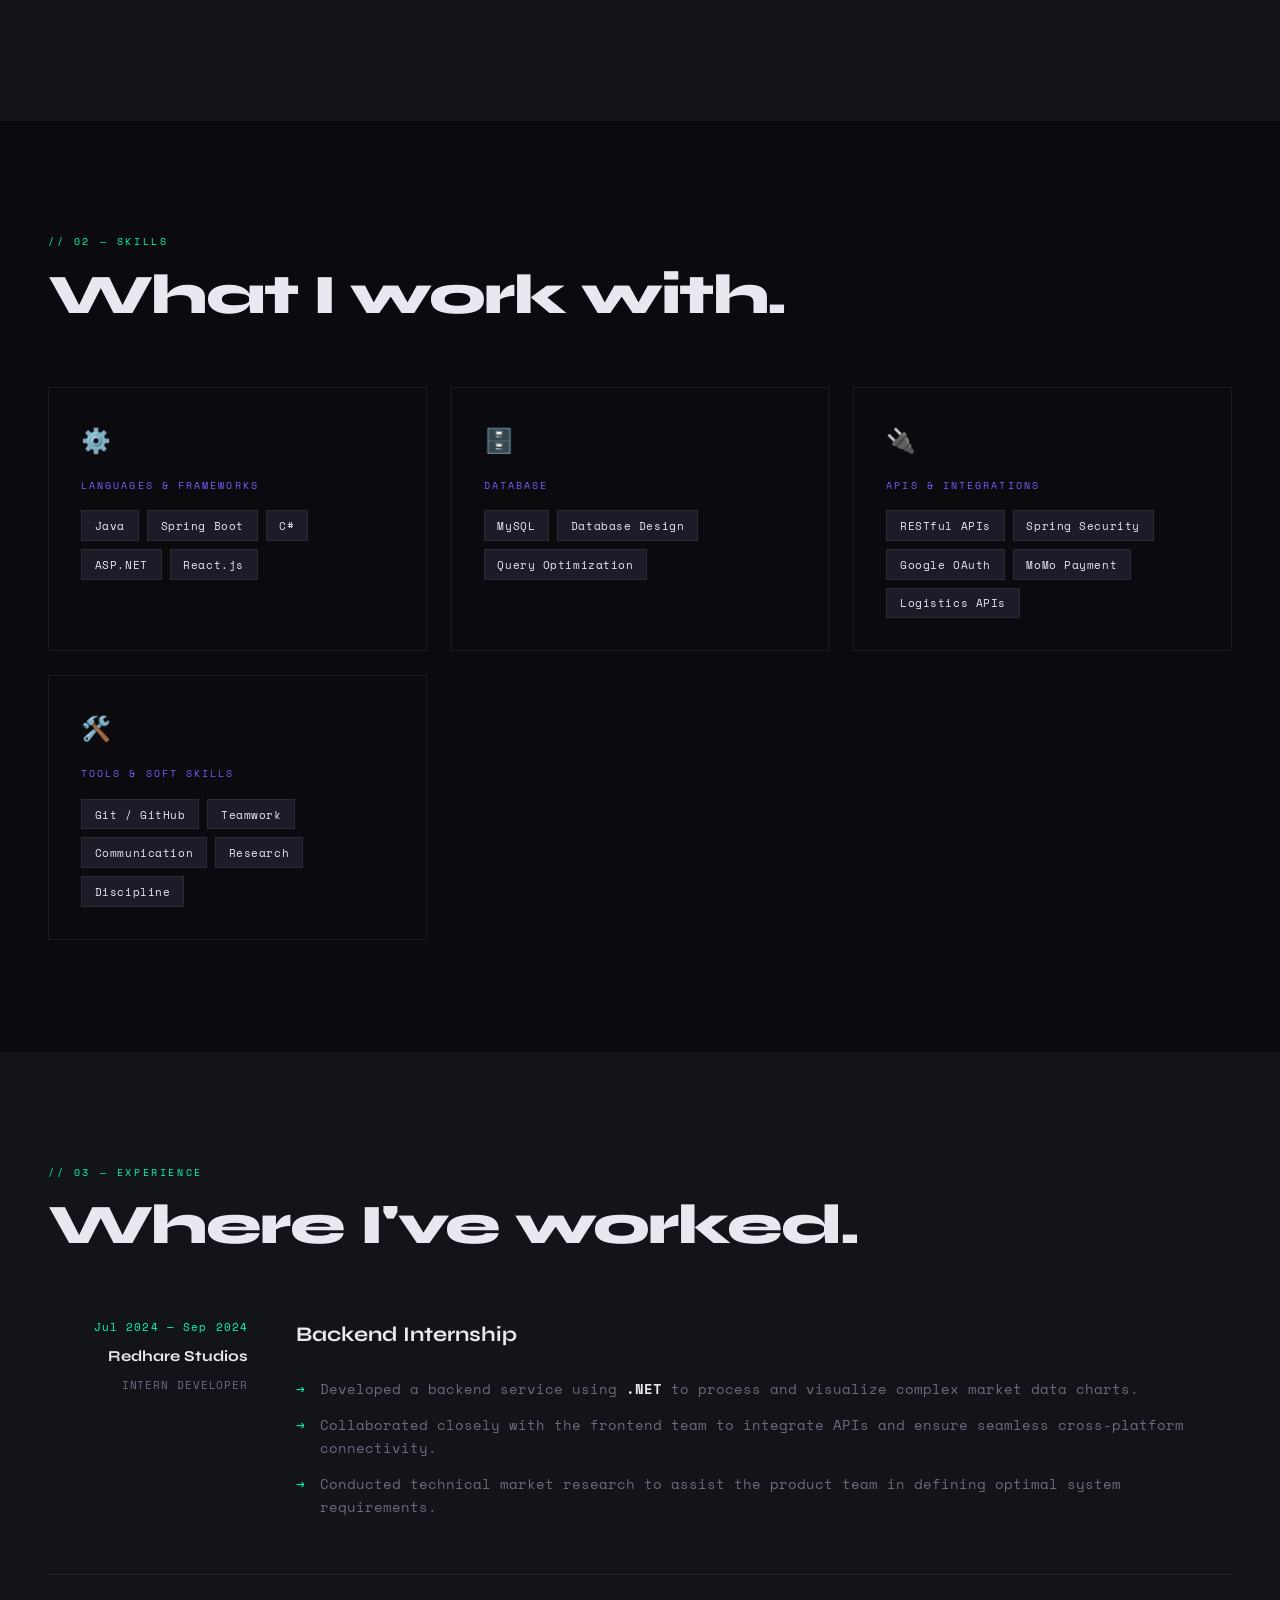
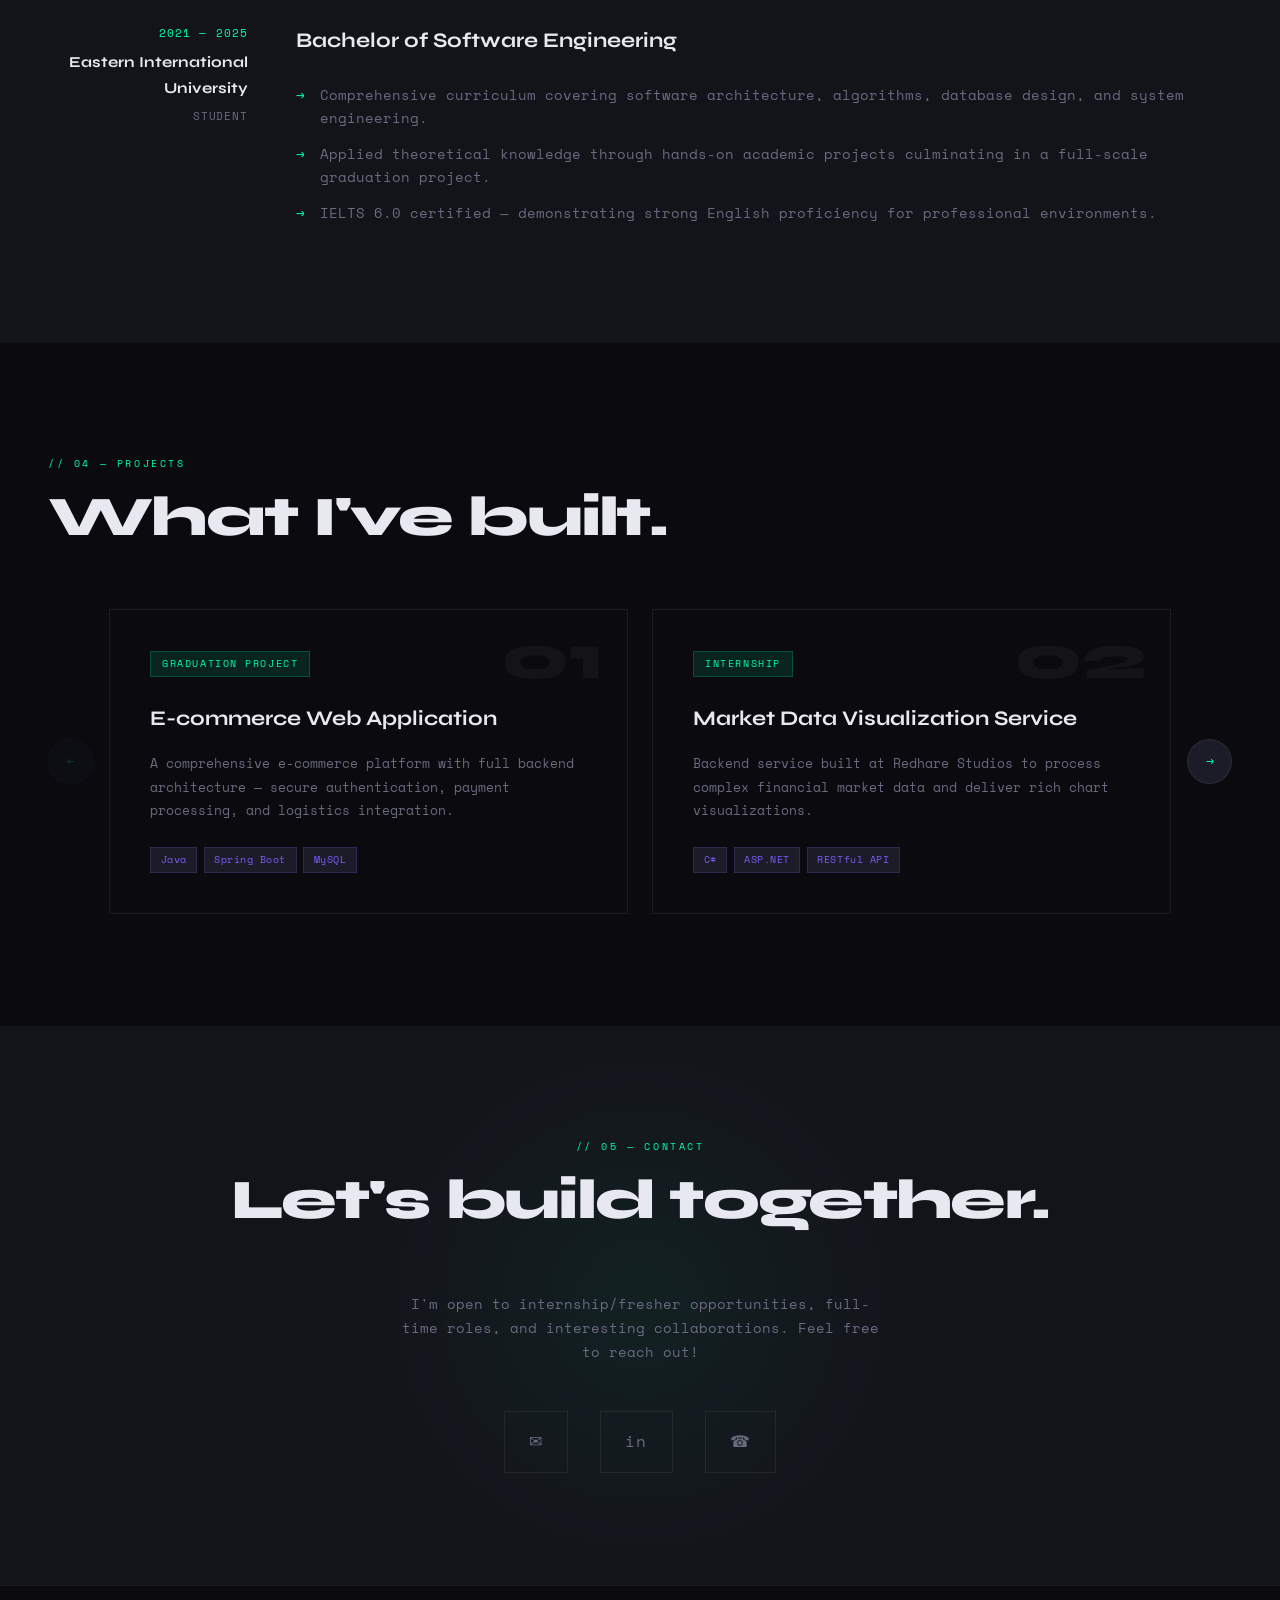
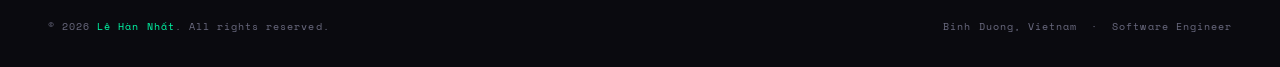
==== commit 81767742: "Split css and javascipts into 2 files" ====
--- a/index.html
+++ b/index.html
@@ -7,403 +7,7 @@
 <link rel="preconnect" href="https://fonts.googleapis.com"/>
 <link rel="preconnect" href="https://fonts.gstatic.com" crossorigin/>
 <link href="https://fonts.googleapis.com/css2?family=Syne:wght@400;700;800&family=Space+Mono:ital,wght@0,400;0,700;1,400&display=swap" rel="stylesheet"/>
-
-<style>
-  /* ── RESET & BASE ── */
-  *, *::before, *::after { margin: 0; padding: 0; box-sizing: border-box; }
-
-  :root {
-    --bg: #0a0a0f;
-    --surface: #13131a;
-    --surface2: #1c1c28;
-    --border: rgba(255,255,255,0.07);
-    --accent: #00ffaa;
-    --accent2: #7b5cfa;
-    --text: #e8e8f0;
-    --muted: #6b6b80;
-    --font-display: 'Syne', sans-serif;
-    --font-mono: 'Space Mono', monospace;
-  }
-
-  html { scroll-behavior: smooth; }
-
-  body {
-    background: var(--bg);
-    color: var(--text);
-    font-family: var(--font-mono);
-    font-size: 14px;
-    line-height: 1.7;
-    overflow-x: hidden;
-  }
-
-  /* ── NOISE TEXTURE ── */
-  body::before {
-    content: '';
-    position: fixed; inset: 0;
-    background-image: url("data:image/svg+xml,%3Csvg viewBox='0 0 256 256' xmlns='http://www.w3.org/2000/svg'%3E%3Cfilter id='n'%3E%3CfeTurbulence type='fractalNoise' baseFrequency='0.9' numOctaves='4' stitchTiles='stitch'/%3E%3C/filter%3E%3Crect width='100%25' height='100%25' filter='url(%23n)' opacity='0.04'/%3E%3C/svg%3E");
-    pointer-events: none; z-index: 999; opacity: 0.4;
-  }
-
-  /* ── CURSOR ── */
-  body { cursor: none; }
-  #cursor {
-    position: fixed; width: 10px; height: 10px;
-    border-radius: 50%; background: var(--accent);
-    pointer-events: none; z-index: 9999;
-    transform: translate(-50%, -50%);
-    transition: width .2s, height .2s, background .2s;
-    mix-blend-mode: difference;
-  }
-  #cursor.expand { width: 40px; height: 40px; background: var(--accent2); }
-
-  /* ── NAV ── */
-  nav {
-    position: fixed; top: 0; left: 0; right: 0; z-index: 100;
-    padding: 1.4rem 3rem;
-    display: flex; justify-content: space-between; align-items: center;
-    border-bottom: 1px solid transparent;
-    transition: border-color .4s, background .4s;
-  }
-  nav.scrolled {
-    background: rgba(10,10,15,0.85);
-    backdrop-filter: blur(12px);
-    border-color: var(--border);
-  }
-  .nav-logo {
-    font-family: var(--font-display);
-    font-weight: 800; font-size: 1.1rem;
-    color: var(--accent); letter-spacing: -0.02em;
-  }
-  .nav-links { display: flex; gap: 2rem; list-style: none; }
-  .nav-links a {
-    color: var(--muted); text-decoration: none; font-size: 0.75rem;
-    letter-spacing: 0.15em; text-transform: uppercase;
-    transition: color .2s;
-  }
-  .nav-links a:hover { color: var(--accent); }
-
-  /* ── HERO ── */
-  #hero {
-    min-height: 100vh;
-    display: flex; flex-direction: column; justify-content: flex-end;
-    padding: 0 3rem 5rem;
-    position: relative; overflow: hidden;
-  }
-
-  .hero-grid {
-    position: absolute; inset: 0;
-    background-image:
-      linear-gradient(rgba(0,255,170,0.04) 1px, transparent 1px),
-      linear-gradient(90deg, rgba(0,255,170,0.04) 1px, transparent 1px);
-    background-size: 60px 60px;
-    mask-image: radial-gradient(ellipse 80% 80% at 50% 50%, black 30%, transparent 100%);
-  }
-
-  .hero-tag {
-    font-size: 0.7rem; letter-spacing: 0.2em; color: var(--accent);
-    text-transform: uppercase; margin-bottom: 1.5rem;
-    opacity: 0; animation: fadeUp .6s .2s forwards;
-  }
-
-  .hero-name {
-    font-family: var(--font-display);
-    font-weight: 800; font-size: clamp(3.5rem, 9vw, 8rem);
-    line-height: 0.92; letter-spacing: -0.04em;
-    opacity: 0; animation: fadeUp .7s .4s forwards;
-  }
-  .hero-name .line2 { color: var(--accent); }
-
-  .hero-role {
-    margin-top: 2rem;
-    font-size: 0.85rem; color: var(--muted); letter-spacing: 0.05em;
-    opacity: 0; animation: fadeUp .7s .6s forwards;
-  }
-
-  .hero-cta {
-    margin-top: 3rem;
-    display: flex; gap: 1rem; flex-wrap: wrap;
-    opacity: 0; animation: fadeUp .7s .8s forwards;
-  }
-  .btn {
-    padding: 0.75rem 2rem;
-    font-family: var(--font-mono); font-size: 0.75rem;
-    letter-spacing: 0.1em; text-transform: uppercase;
-    text-decoration: none; border: none; cursor: none;
-    transition: all .25s;
-  }
-  .btn-primary {
-    background: var(--accent); color: #000;
-  }
-  .btn-primary:hover { background: #fff; }
-  .btn-outline {
-    background: transparent; color: var(--text);
-    border: 1px solid var(--border);
-  }
-  .btn-outline:hover { border-color: var(--accent); color: var(--accent); }
-
-  .hero-scroll {
-    position: absolute; right: 3rem; bottom: 5rem;
-    display: flex; flex-direction: column; align-items: center; gap: 0.5rem;
-    opacity: 0; animation: fadeUp .7s 1.2s forwards;
-  }
-  .hero-scroll span {
-    font-size: 0.6rem; letter-spacing: 0.2em; color: var(--muted);
-    writing-mode: vertical-rl; text-transform: uppercase;
-  }
-  .scroll-line {
-    width: 1px; height: 60px;
-    background: linear-gradient(to bottom, var(--accent), transparent);
-    animation: scrollPulse 2s infinite;
-  }
-
-  /* ── SECTION COMMON ── */
-  section { padding: 7rem 3rem; }
-  .section-label {
-    font-size: 0.65rem; letter-spacing: 0.25em; color: var(--accent);
-    text-transform: uppercase; margin-bottom: 1rem;
-  }
-  .section-title {
-    font-family: var(--font-display);
-    font-weight: 800; font-size: clamp(2rem, 5vw, 3.5rem);
-    letter-spacing: -0.03em; line-height: 1;
-    margin-bottom: 4rem;
-  }
-
-  /* ── ABOUT ── */
-  #about { background: var(--surface); }
-  .about-grid {
-    display: grid;
-    grid-template-columns: 1fr 1fr;
-    gap: 5rem; align-items: start;
-  }
-  .about-text p {
-    color: var(--muted); line-height: 1.9; margin-bottom: 1.5rem;
-    font-size: 0.88rem;
-  }
-  .about-text p strong { color: var(--text); }
-
-  .about-stats {
-    display: grid; grid-template-columns: 1fr 1fr; gap: 1.5rem;
-  }
-  .stat-card {
-    padding: 1.5rem;
-    border: 1px solid var(--border);
-    background: var(--surface2);
-    position: relative; overflow: hidden;
-    transition: border-color .3s;
-  }
-  .stat-card::before {
-    content: '';
-    position: absolute; top: 0; left: 0; right: 0; height: 2px;
-    background: linear-gradient(90deg, var(--accent), var(--accent2));
-    transform: scaleX(0); transition: transform .3s;
-    transform-origin: left;
-  }
-  .stat-card:hover::before { transform: scaleX(1); }
-  .stat-card:hover { border-color: rgba(0,255,170,0.2); }
-  .stat-num {
-    font-family: var(--font-display); font-weight: 800;
-    font-size: 2.2rem; color: var(--accent); line-height: 1;
-    margin-bottom: 0.4rem;
-  }
-  .stat-label { font-size: 0.7rem; color: var(--muted); letter-spacing: 0.1em; text-transform: uppercase; }
-
-  /* ── SKILLS ── */
-  #skills { background: var(--bg); }
-  .skills-grid {
-    display: grid;
-    grid-template-columns: repeat(auto-fit, minmax(280px, 1fr));
-    gap: 1.5rem;
-  }
-  .skill-group {
-    border: 1px solid var(--border);
-    padding: 2rem;
-    position: relative; overflow: hidden;
-    transition: border-color .3s, transform .3s;
-  }
-  .skill-group:hover {
-    border-color: rgba(123,92,250,0.4);
-    transform: translateY(-4px);
-  }
-  .skill-group-icon {
-    font-size: 1.5rem; margin-bottom: 1rem;
-  }
-  .skill-group-label {
-    font-size: 0.65rem; letter-spacing: 0.2em; color: var(--accent2);
-    text-transform: uppercase; margin-bottom: 1rem;
-  }
-  .skill-tags { display: flex; flex-wrap: wrap; gap: 0.5rem; }
-  .tag {
-    padding: 0.3rem 0.8rem;
-    background: var(--surface2);
-    border: 1px solid var(--border);
-    font-size: 0.7rem; color: var(--text);
-    letter-spacing: 0.05em;
-    transition: background .2s, border-color .2s, color .2s;
-  }
-  .tag:hover {
-    background: rgba(0,255,170,0.1);
-    border-color: var(--accent); color: var(--accent);
-  }
-
-  /* ── EXPERIENCE ── */
-  #experience { background: var(--surface); }
-  .exp-item {
-    display: grid; grid-template-columns: 200px 1fr;
-    gap: 3rem; margin-bottom: 3rem;
-    padding-bottom: 3rem; border-bottom: 1px solid var(--border);
-  }
-  .exp-item:last-child { border-bottom: none; margin-bottom: 0; padding-bottom: 0; }
-  .exp-meta { text-align: right; }
-  .exp-date {
-    font-size: 0.7rem; color: var(--accent);
-    letter-spacing: 0.1em; margin-bottom: 0.5rem;
-  }
-  .exp-company {
-    font-family: var(--font-display); font-weight: 700;
-    font-size: 0.95rem; color: var(--text);
-  }
-  .exp-role {
-    font-size: 0.7rem; color: var(--muted); margin-top: 0.3rem;
-    letter-spacing: 0.08em; text-transform: uppercase;
-  }
-  .exp-content h3 {
-    font-family: var(--font-display); font-weight: 700;
-    font-size: 1.3rem; margin-bottom: 1.2rem; color: var(--text);
-  }
-  .exp-content ul { list-style: none; }
-  .exp-content ul li {
-    color: var(--muted); font-size: 0.85rem;
-    padding: 0.4rem 0 0.4rem 1.5rem;
-    position: relative;
-  }
-  .exp-content ul li::before {
-    content: '→'; color: var(--accent);
-    position: absolute; left: 0;
-  }
-
-  /* ── PROJECTS ── */
-  #projects { background: var(--bg); }
-  .projects-grid {
-    display: grid; grid-template-columns: repeat(auto-fit, minmax(320px, 1fr));
-    gap: 1.5rem;
-  }
-  .project-card {
-    border: 1px solid var(--border);
-    padding: 2.5rem;
-    position: relative; overflow: hidden;
-    transition: transform .3s, border-color .3s;
-  }
-  .project-card::after {
-    content: '';
-    position: absolute; inset: 0;
-    background: linear-gradient(135deg, rgba(0,255,170,0.04), rgba(123,92,250,0.04));
-    opacity: 0; transition: opacity .3s;
-  }
-  .project-card:hover { transform: translateY(-6px); border-color: rgba(0,255,170,0.25); }
-  .project-card:hover::after { opacity: 1; }
-  .project-num {
-    font-size: 4rem; font-weight: 800;
-    color: rgba(255,255,255,0.04);
-    font-family: var(--font-display);
-    position: absolute; top: 1rem; right: 1.5rem;
-    line-height: 1;
-  }
-  .project-badge {
-    display: inline-block;
-    padding: 0.2rem 0.7rem;
-    background: rgba(0,255,170,0.1);
-    border: 1px solid rgba(0,255,170,0.2);
-    color: var(--accent); font-size: 0.65rem;
-    letter-spacing: 0.15em; text-transform: uppercase;
-    margin-bottom: 1.5rem;
-  }
-  .project-title {
-    font-family: var(--font-display); font-weight: 700;
-    font-size: 1.3rem; margin-bottom: 1rem; color: var(--text);
-  }
-  .project-desc {
-    color: var(--muted); font-size: 0.82rem; line-height: 1.8;
-    margin-bottom: 1.5rem;
-  }
-  .project-tech { display: flex; flex-wrap: wrap; gap: 0.4rem; }
-  .tech-chip {
-    padding: 0.2rem 0.6rem;
-    background: var(--surface2);
-    font-size: 0.65rem; color: var(--accent2);
-    letter-spacing: 0.05em;
-    border: 1px solid rgba(123,92,250,0.2);
-  }
-
-  /* ── CONTACT ── */
-  #contact {
-    background: var(--surface);
-    text-align: center;
-    position: relative; overflow: hidden;
-  }
-  .contact-glow {
-    position: absolute;
-    width: 600px; height: 600px;
-    border-radius: 50%;
-    background: radial-gradient(circle, rgba(0,255,170,0.06) 0%, transparent 70%);
-    top: 50%; left: 50%; transform: translate(-50%, -50%);
-    pointer-events: none;
-  }
-  .contact-links {
-    display: flex; gap: 2rem; justify-content: center;
-    flex-wrap: wrap; margin-top: 3rem;
-  }
-  .contact-link {
-    display: flex; align-items: center; gap: 0.7rem;
-    text-decoration: none; color: var(--muted);
-    font-size: 0.8rem; letter-spacing: 0.08em;
-    transition: color .2s;
-    padding: 1rem 1.5rem;
-    border: 1px solid var(--border);
-    transition: border-color .2s, color .2s;
-  }
-  .contact-link:hover { color: var(--accent); border-color: rgba(0,255,170,0.3); }
-  .contact-link .icon { font-size: 1rem; }
-
-  /* ── FOOTER ── */
-  footer {
-    padding: 2rem 3rem;
-    border-top: 1px solid var(--border);
-    display: flex; justify-content: space-between; align-items: center;
-    font-size: 0.65rem; color: var(--muted); letter-spacing: 0.1em;
-  }
-  footer span { color: var(--accent); }
-
-  /* ── ANIMATIONS ── */
-  @keyframes fadeUp {
-    from { opacity: 0; transform: translateY(30px); }
-    to   { opacity: 1; transform: translateY(0); }
-  }
-  @keyframes scrollPulse {
-    0%, 100% { opacity: 1; }
-    50%       { opacity: 0.3; }
-  }
-
-  /* ── REVEAL ON SCROLL ── */
-  .reveal {
-    opacity: 0; transform: translateY(40px);
-    transition: opacity .7s ease, transform .7s ease;
-  }
-  .reveal.visible { opacity: 1; transform: translateY(0); }
-
-  /* ── RESPONSIVE ── */
-  @media (max-width: 768px) {
-    nav { padding: 1.2rem 1.5rem; }
-    .nav-links { display: none; }
-    section { padding: 5rem 1.5rem; }
-    #hero { padding: 0 1.5rem 4rem; }
-    .about-grid { grid-template-columns: 1fr; gap: 3rem; }
-    .exp-item { grid-template-columns: 1fr; gap: 1rem; }
-    .exp-meta { text-align: left; }
-    footer { flex-direction: column; gap: 0.5rem; text-align: center; }
-    .hero-scroll { display: none; }
-  }
-</style>
+<link href="style.css" rel="stylesheet" />
 </head>
 <body>
 
@@ -589,43 +193,58 @@
   <p class="section-label reveal">// 04 — Projects</p>
   <h2 class="section-title reveal">What I've built.</h2>
 
-  <div class="projects-grid">
-    <div class="project-card reveal">
-      <div class="project-num">01</div>
-      <div class="project-badge">Graduation Project</div>
-      <h3 class="project-title">E-commerce Web Application</h3>
-      <p class="project-desc">
-        A comprehensive e-commerce platform with full backend architecture —
-        secure authentication, payment processing, and logistics integration
-        to deliver a seamless end-to-end shopping experience.
-      </p>
-      <div class="project-tech">
-        <span class="tech-chip">Java</span>
-        <span class="tech-chip">Spring Boot</span>
-        <span class="tech-chip">MySQL</span>
-        <span class="tech-chip">Spring Security</span>
-        <span class="tech-chip">Google OAuth</span>
-        <span class="tech-chip">MoMo API</span>
-        <span class="tech-chip">Logistics API</span>
-      </div>
-    </div>
-
-    <div class="project-card reveal">
-      <div class="project-num">02</div>
-      <div class="project-badge">Internship</div>
-      <h3 class="project-title">Market Data Visualization Service</h3>
-      <p class="project-desc">
-        Backend service built at Redhare Studios to process complex financial
-        market data and deliver rich chart visualizations, integrated with the
-        frontend for seamless cross-platform data flow.
-      </p>
-      <div class="project-tech">
-        <span class="tech-chip">C#</span>
-        <span class="tech-chip">ASP.NET</span>
-        <span class="tech-chip">RESTful API</span>
-        <span class="tech-chip">Data Visualization</span>
-      </div>
-    </div>
+  <div class="slider-wrapper reveal">
+    <button id="arrowPrev" class="slider-btn">←</button>
+    
+    <div class="slider-container">
+      <div class="slider-track" id="sliderTrack">
+        
+        <div class="project-card">
+          <div class="project-num">01</div>
+          <div class="project-badge">Graduation Project</div>
+          <h3 class="project-title">E-commerce Web Application</h3>
+          <p class="project-desc">
+            A comprehensive e-commerce platform with full backend architecture — secure authentication, payment processing, and logistics integration.
+          </p>
+          <div class="project-tech">
+            <span class="tech-chip">Java</span>
+            <span class="tech-chip">Spring Boot</span>
+            <span class="tech-chip">MySQL</span>
+          </div>
+        </div>
+
+        <div class="project-card">
+          <div class="project-num">02</div>
+          <div class="project-badge">Internship</div>
+          <h3 class="project-title">Market Data Visualization Service</h3>
+          <p class="project-desc">
+            Backend service built at Redhare Studios to process complex financial market data and deliver rich chart visualizations.
+          </p>
+          <div class="project-tech">
+            <span class="tech-chip">C#</span>
+            <span class="tech-chip">ASP.NET</span>
+            <span class="tech-chip">RESTful API</span>
+          </div>
+        </div>
+
+        <div class="project-card">
+          <div class="project-num">03</div>
+          <div class="project-badge">Personal</div>
+          <h3 class="project-title">Portfolio Website</h3>
+          <p class="project-desc">
+            A creative developer portfolio built with semantic HTML, CSS animations, and vanilla JavaScript for optimal performance.
+          </p>
+          <div class="project-tech">
+            <span class="tech-chip">HTML5</span>
+            <span class="tech-chip">CSS3</span>
+            <span class="tech-chip">JavaScript</span>
+          </div>
+        </div>
+
+      </div>
+    </div>
+    
+    <button id="arrowNext" class="slider-btn">→</button>
   </div>
 </section>
 
@@ -657,39 +276,11 @@
 
 <!-- FOOTER -->
 <footer>
-  <div>© 2025 <span>Lê Hàn Nhất</span>. All rights reserved.</div>
+  <div>© 2026 <span>Lê Hàn Nhất</span>. All rights reserved.</div>
   <div>Binh Duong, Vietnam &nbsp;·&nbsp; Software Engineer</div>
 </footer>
 
-<script>
-  // Custom cursor
-  const cursor = document.getElementById('cursor');
-  document.addEventListener('mousemove', e => {
-    cursor.style.left = e.clientX + 'px';
-    cursor.style.top  = e.clientY + 'px';
-  });
-  document.querySelectorAll('a, .btn, .tag, .skill-group, .project-card, .stat-card').forEach(el => {
-    el.addEventListener('mouseenter', () => cursor.classList.add('expand'));
-    el.addEventListener('mouseleave', () => cursor.classList.remove('expand'));
-  });
-
-  // Nav scroll
-  const navbar = document.getElementById('navbar');
-  window.addEventListener('scroll', () => {
-    navbar.classList.toggle('scrolled', window.scrollY > 40);
-  });
-
-  // Scroll reveal
-  const reveals = document.querySelectorAll('.reveal');
-  const observer = new IntersectionObserver(entries => {
-    entries.forEach((entry, i) => {
-      if (entry.isIntersecting) {
-        setTimeout(() => entry.target.classList.add('visible'), i * 80);
-        observer.unobserve(entry.target);
-      }
-    });
-  }, { threshold: 0.1 });
-  reveals.forEach(el => observer.observe(el));
+<script src="script.js">
 </script>
 </body>
 </html>
--- a/style.css
+++ b/style.css
@@ -0,0 +1,448 @@
+/* ── RESET & BASE ── */
+  *, *::before, *::after { margin: 0; padding: 0; box-sizing: border-box; }
+
+  :root {
+    --bg: #0a0a0f;
+    --surface: #13131a;
+    --surface2: #1c1c28;
+    --border: rgba(255,255,255,0.07);
+    --accent: #00ffaa;
+    --accent2: #7b5cfa;
+    --text: #e8e8f0;
+    --muted: #6b6b80;
+    --font-display: 'Syne', sans-serif;
+    --font-mono: 'Space Mono', monospace;
+  }
+
+  html { scroll-behavior: smooth; }
+
+  body {
+    background: var(--bg);
+    color: var(--text);
+    font-family: var(--font-mono);
+    font-size: 14px;
+    line-height: 1.7;
+    overflow-x: hidden;
+  }
+
+  /* ── NOISE TEXTURE ── */
+  body::before {
+    content: '';
+    position: fixed; inset: 0;
+    background-image: url("data:image/svg+xml,%3Csvg viewBox='0 0 256 256' xmlns='http://www.w3.org/2000/svg'%3E%3Cfilter id='n'%3E%3CfeTurbulence type='fractalNoise' baseFrequency='0.9' numOctaves='4' stitchTiles='stitch'/%3E%3C/filter%3E%3Crect width='100%25' height='100%25' filter='url(%23n)' opacity='0.04'/%3E%3C/svg%3E");
+    pointer-events: none; z-index: 999; opacity: 0.4;
+  }
+
+  /* ── CURSOR ── */
+  body { cursor: none; }
+  #cursor {
+    position: fixed; width: 10px; height: 10px;
+    border-radius: 50%; background: var(--accent);
+    pointer-events: none; z-index: 9999;
+    transform: translate(-50%, -50%);
+    transition: width .2s, height .2s, background .2s;
+    mix-blend-mode: difference;
+  }
+  #cursor.expand { width: 40px; height: 40px; background: var(--accent2); }
+
+  /* ── NAV ── */
+  nav {
+    position: fixed; top: 0; left: 0; right: 0; z-index: 100;
+    padding: 1.4rem 3rem;
+    display: flex; justify-content: space-between; align-items: center;
+    border-bottom: 1px solid transparent;
+    transition: border-color .4s, background .4s;
+  }
+  nav.scrolled {
+    background: rgba(10,10,15,0.85);
+    backdrop-filter: blur(12px);
+    border-color: var(--border);
+  }
+  .nav-logo {
+    font-family: var(--font-display);
+    font-weight: 800; font-size: 1.1rem;
+    color: var(--accent); letter-spacing: -0.02em;
+  }
+  .nav-links { display: flex; gap: 2rem; list-style: none; }
+  .nav-links a {
+    color: var(--muted); text-decoration: none; font-size: 0.75rem;
+    letter-spacing: 0.15em; text-transform: uppercase;
+    transition: color .2s;
+  }
+  .nav-links a:hover { color: var(--accent); }
+
+  /* ── HERO ── */
+  #hero {
+    min-height: 100vh;
+    display: flex; flex-direction: column; justify-content: flex-end;
+    padding: 0 3rem 5rem;
+    position: relative; overflow: hidden;
+  }
+
+  .hero-grid {
+    position: absolute; inset: 0;
+    background-image:
+      linear-gradient(rgba(0,255,170,0.04) 1px, transparent 1px),
+      linear-gradient(90deg, rgba(0,255,170,0.04) 1px, transparent 1px);
+    background-size: 60px 60px;
+    mask-image: radial-gradient(ellipse 80% 80% at 50% 50%, black 30%, transparent 100%);
+  }
+
+  .hero-tag {
+    font-size: 0.7rem; letter-spacing: 0.2em; color: var(--accent);
+    text-transform: uppercase; margin-bottom: 1.5rem;
+    opacity: 0; animation: fadeUp .6s .2s forwards;
+  }
+
+  .hero-name {
+    font-family: var(--font-display);
+    font-weight: 800; font-size: clamp(3.5rem, 9vw, 8rem);
+    line-height: 0.92; letter-spacing: -0.04em;
+    opacity: 0; animation: fadeUp .7s .4s forwards;
+  }
+  .hero-name .line2 { color: var(--accent); }
+
+  .hero-role {
+    margin-top: 2rem;
+    font-size: 0.85rem; color: var(--muted); letter-spacing: 0.05em;
+    opacity: 0; animation: fadeUp .7s .6s forwards;
+  }
+
+  .hero-cta {
+    margin-top: 3rem;
+    display: flex; gap: 1rem; flex-wrap: wrap;
+    opacity: 0; animation: fadeUp .7s .8s forwards;
+  }
+  .btn {
+    padding: 0.75rem 2rem;
+    font-family: var(--font-mono); font-size: 0.75rem;
+    letter-spacing: 0.1em; text-transform: uppercase;
+    text-decoration: none; border: none; cursor: none;
+    transition: all .25s;
+  }
+  .btn-primary {
+    background: var(--accent); color: #000;
+  }
+  .btn-primary:hover { background: #fff; }
+  .btn-outline {
+    background: transparent; color: var(--text);
+    border: 1px solid var(--border);
+  }
+  .btn-outline:hover { border-color: var(--accent); color: var(--accent); }
+
+  .hero-scroll {
+    position: absolute; right: 3rem; bottom: 5rem;
+    display: flex; flex-direction: column; align-items: center; gap: 0.5rem;
+    opacity: 0; animation: fadeUp .7s 1.2s forwards;
+  }
+  .hero-scroll span {
+    font-size: 0.6rem; letter-spacing: 0.2em; color: var(--muted);
+    writing-mode: vertical-rl; text-transform: uppercase;
+  }
+  .scroll-line {
+    width: 1px; height: 60px;
+    background: linear-gradient(to bottom, var(--accent), transparent);
+    animation: scrollPulse 2s infinite;
+  }
+
+  /* ── SECTION COMMON ── */
+  section { padding: 7rem 3rem; }
+  .section-label {
+    font-size: 0.65rem; letter-spacing: 0.25em; color: var(--accent);
+    text-transform: uppercase; margin-bottom: 1rem;
+  }
+  .section-title {
+    font-family: var(--font-display);
+    font-weight: 800; font-size: clamp(2rem, 5vw, 3.5rem);
+    letter-spacing: -0.03em; line-height: 1;
+    margin-bottom: 4rem;
+  }
+
+  /* ── ABOUT ── */
+  #about { background: var(--surface); }
+  .about-grid {
+    display: grid;
+    grid-template-columns: 1fr 1fr;
+    gap: 5rem; align-items: start;
+  }
+  .about-text p {
+    color: var(--muted); line-height: 1.9; margin-bottom: 1.5rem;
+    font-size: 0.88rem;
+  }
+  .about-text p strong { color: var(--text); }
+
+  .about-stats {
+    display: grid; grid-template-columns: 1fr 1fr; gap: 1.5rem;
+  }
+  .stat-card {
+    padding: 1.5rem;
+    border: 1px solid var(--border);
+    background: var(--surface2);
+    position: relative; overflow: hidden;
+    transition: border-color .3s;
+  }
+  .stat-card::before {
+    content: '';
+    position: absolute; top: 0; left: 0; right: 0; height: 2px;
+    background: linear-gradient(90deg, var(--accent), var(--accent2));
+    transform: scaleX(0); transition: transform .3s;
+    transform-origin: left;
+  }
+  .stat-card:hover::before { transform: scaleX(1); }
+  .stat-card:hover { border-color: rgba(0,255,170,0.2); }
+  .stat-num {
+    font-family: var(--font-display); font-weight: 800;
+    font-size: 2.2rem; color: var(--accent); line-height: 1;
+    margin-bottom: 0.4rem;
+  }
+  .stat-label { font-size: 0.7rem; color: var(--muted); letter-spacing: 0.1em; text-transform: uppercase; }
+
+  /* ── SKILLS ── */
+  #skills { background: var(--bg); }
+  .skills-grid {
+    display: grid;
+    grid-template-columns: repeat(auto-fit, minmax(280px, 1fr));
+    gap: 1.5rem;
+  }
+  .skill-group {
+    border: 1px solid var(--border);
+    padding: 2rem;
+    position: relative; overflow: hidden;
+    transition: border-color .3s, transform .3s;
+  }
+  .skill-group:hover {
+    border-color: rgba(123,92,250,0.4);
+    transform: translateY(-4px);
+  }
+  .skill-group-icon {
+    font-size: 1.5rem; margin-bottom: 1rem;
+  }
+  .skill-group-label {
+    font-size: 0.65rem; letter-spacing: 0.2em; color: var(--accent2);
+    text-transform: uppercase; margin-bottom: 1rem;
+  }
+  .skill-tags { display: flex; flex-wrap: wrap; gap: 0.5rem; }
+  .tag {
+    padding: 0.3rem 0.8rem;
+    background: var(--surface2);
+    border: 1px solid var(--border);
+    font-size: 0.7rem; color: var(--text);
+    letter-spacing: 0.05em;
+    transition: background .2s, border-color .2s, color .2s;
+  }
+  .tag:hover {
+    background: rgba(0,255,170,0.1);
+    border-color: var(--accent); color: var(--accent);
+  }
+
+  /* ── EXPERIENCE ── */
+  #experience { background: var(--surface); }
+  .exp-item {
+    display: grid; grid-template-columns: 200px 1fr;
+    gap: 3rem; margin-bottom: 3rem;
+    padding-bottom: 3rem; border-bottom: 1px solid var(--border);
+  }
+  .exp-item:last-child { border-bottom: none; margin-bottom: 0; padding-bottom: 0; }
+  .exp-meta { text-align: right; }
+  .exp-date {
+    font-size: 0.7rem; color: var(--accent);
+    letter-spacing: 0.1em; margin-bottom: 0.5rem;
+  }
+  .exp-company {
+    font-family: var(--font-display); font-weight: 700;
+    font-size: 0.95rem; color: var(--text);
+  }
+  .exp-role {
+    font-size: 0.7rem; color: var(--muted); margin-top: 0.3rem;
+    letter-spacing: 0.08em; text-transform: uppercase;
+  }
+  .exp-content h3 {
+    font-family: var(--font-display); font-weight: 700;
+    font-size: 1.3rem; margin-bottom: 1.2rem; color: var(--text);
+  }
+  .exp-content ul { list-style: none; }
+  .exp-content ul li {
+    color: var(--muted); font-size: 0.85rem;
+    padding: 0.4rem 0 0.4rem 1.5rem;
+    position: relative;
+  }
+  .exp-content ul li::before {
+    content: '→'; color: var(--accent);
+    position: absolute; left: 0;
+  }
+
+  /* ── PROJECTS ── */
+  #projects { background: var(--bg); }
+  .slider-wrapper {
+    display: flex;
+    align-items: center;
+    gap: 1rem;
+    position: relative;
+  }
+  .slider-container {
+    overflow: hidden; /* Giấu các phần tử tràn ra ngoài */
+    flex: 1;
+  }
+  .slider-track {
+    display: flex;
+    gap: 1.5rem;
+    transition: transform 0.5s cubic-bezier(0.25, 1, 0.5, 1);
+  }
+  .slider-track .project-card {
+    /* Mặc định trên desktop: Hiển thị 2 card, trừ đi khoảng cách gap 1.5rem (0.75rem mỗi bên) */
+    flex: 0 0 calc(50% - 0.75rem); 
+    margin-bottom: 0; /* Xóa margin thừa nếu có */
+  }
+  
+  /* Nút bấm Slider */
+  .slider-btn {
+    background: var(--surface2);
+    border: 1px solid var(--border);
+    color: var(--accent);
+    font-family: var(--font-mono);
+    width: 45px;
+    height: 45px;
+    border-radius: 50%;
+    display: flex;
+    justify-content: center;
+    align-items: center;
+    cursor: none; 
+    transition: all 0.3s ease;
+    z-index: 10;
+    flex-shrink: 0;
+  }
+  .slider-btn:hover:not(:disabled) {
+    background: var(--accent);
+    color: #000;
+    transform: scale(1.1);
+  }
+  .slider-btn:disabled {
+    opacity: 0.2;
+    pointer-events: none;
+  }
+
+  /* Responsive cho Mobile: Hiển thị 1 card mỗi slide */
+  @media (max-width: 768px) {
+    .slider-track .project-card {
+      flex: 0 0 100%;
+    }
+    .slider-btn {
+      width: 35px;
+      height: 35px;
+    }
+  }
+  .project-card {
+    border: 1px solid var(--border);
+    padding: 2.5rem;
+    position: relative; overflow: hidden;
+    transition: transform .3s, border-color .3s;
+  }
+  .project-card::after {
+    content: '';
+    position: absolute; inset: 0;
+    background: linear-gradient(135deg, rgba(0,255,170,0.04), rgba(123,92,250,0.04));
+    opacity: 0; transition: opacity .3s;
+  }
+  .project-card:hover { transform: translateY(-6px); border-color: rgba(0,255,170,0.25); }
+  .project-card:hover::after { opacity: 1; }
+  .project-num {
+    font-size: 4rem; font-weight: 800;
+    color: rgba(255,255,255,0.04);
+    font-family: var(--font-display);
+    position: absolute; top: 1rem; right: 1.5rem;
+    line-height: 1;
+  }
+  .project-badge {
+    display: inline-block;
+    padding: 0.2rem 0.7rem;
+    background: rgba(0,255,170,0.1);
+    border: 1px solid rgba(0,255,170,0.2);
+    color: var(--accent); font-size: 0.65rem;
+    letter-spacing: 0.15em; text-transform: uppercase;
+    margin-bottom: 1.5rem;
+  }
+  .project-title {
+    font-family: var(--font-display); font-weight: 700;
+    font-size: 1.3rem; margin-bottom: 1rem; color: var(--text);
+  }
+  .project-desc {
+    color: var(--muted); font-size: 0.82rem; line-height: 1.8;
+    margin-bottom: 1.5rem;
+  }
+  .project-tech { display: flex; flex-wrap: wrap; gap: 0.4rem; }
+  .tech-chip {
+    padding: 0.2rem 0.6rem;
+    background: var(--surface2);
+    font-size: 0.65rem; color: var(--accent2);
+    letter-spacing: 0.05em;
+    border: 1px solid rgba(123,92,250,0.2);
+  }
+
+  /* ── CONTACT ── */
+  #contact {
+    background: var(--surface);
+    text-align: center;
+    position: relative; overflow: hidden;
+  }
+  .contact-glow {
+    position: absolute;
+    width: 600px; height: 600px;
+    border-radius: 50%;
+    background: radial-gradient(circle, rgba(0,255,170,0.06) 0%, transparent 70%);
+    top: 50%; left: 50%; transform: translate(-50%, -50%);
+    pointer-events: none;
+  }
+  .contact-links {
+    display: flex; gap: 2rem; justify-content: center;
+    flex-wrap: wrap; margin-top: 3rem;
+  }
+  .contact-link {
+    display: flex; align-items: center; gap: 0.7rem;
+    text-decoration: none; color: var(--muted);
+    font-size: 0.8rem; letter-spacing: 0.08em;
+    transition: color .2s;
+    padding: 1rem 1.5rem;
+    border: 1px solid var(--border);
+    transition: border-color .2s, color .2s;
+  }
+  .contact-link:hover { color: var(--accent); border-color: rgba(0,255,170,0.3); }
+  .contact-link .icon { font-size: 1rem; }
+
+  /* ── FOOTER ── */
+  footer {
+    padding: 2rem 3rem;
+    border-top: 1px solid var(--border);
+    display: flex; justify-content: space-between; align-items: center;
+    font-size: 0.65rem; color: var(--muted); letter-spacing: 0.1em;
+  }
+  footer span { color: var(--accent); }
+
+  /* ── ANIMATIONS ── */
+  @keyframes fadeUp {
+    from { opacity: 0; transform: translateY(30px); }
+    to   { opacity: 1; transform: translateY(0); }
+  }
+  @keyframes scrollPulse {
+    0%, 100% { opacity: 1; }
+    50%       { opacity: 0.3; }
+  }
+
+  /* ── REVEAL ON SCROLL ── */
+  .reveal {
+    opacity: 0; transform: translateY(40px);
+    transition: opacity .7s ease, transform .7s ease;
+  }
+  .reveal.visible { opacity: 1; transform: translateY(0); }
+
+  /* ── RESPONSIVE ── */
+  @media (max-width: 768px) {
+    nav { padding: 1.2rem 1.5rem; }
+    .nav-links { display: none; }
+    section { padding: 5rem 1.5rem; }
+    #hero { padding: 0 1.5rem 4rem; }
+    .about-grid { grid-template-columns: 1fr; gap: 3rem; }
+    .exp-item { grid-template-columns: 1fr; gap: 1rem; }
+    .exp-meta { text-align: left; }
+    footer { flex-direction: column; gap: 0.5rem; text-align: center; }
+    .hero-scroll { display: none; }
+  }
